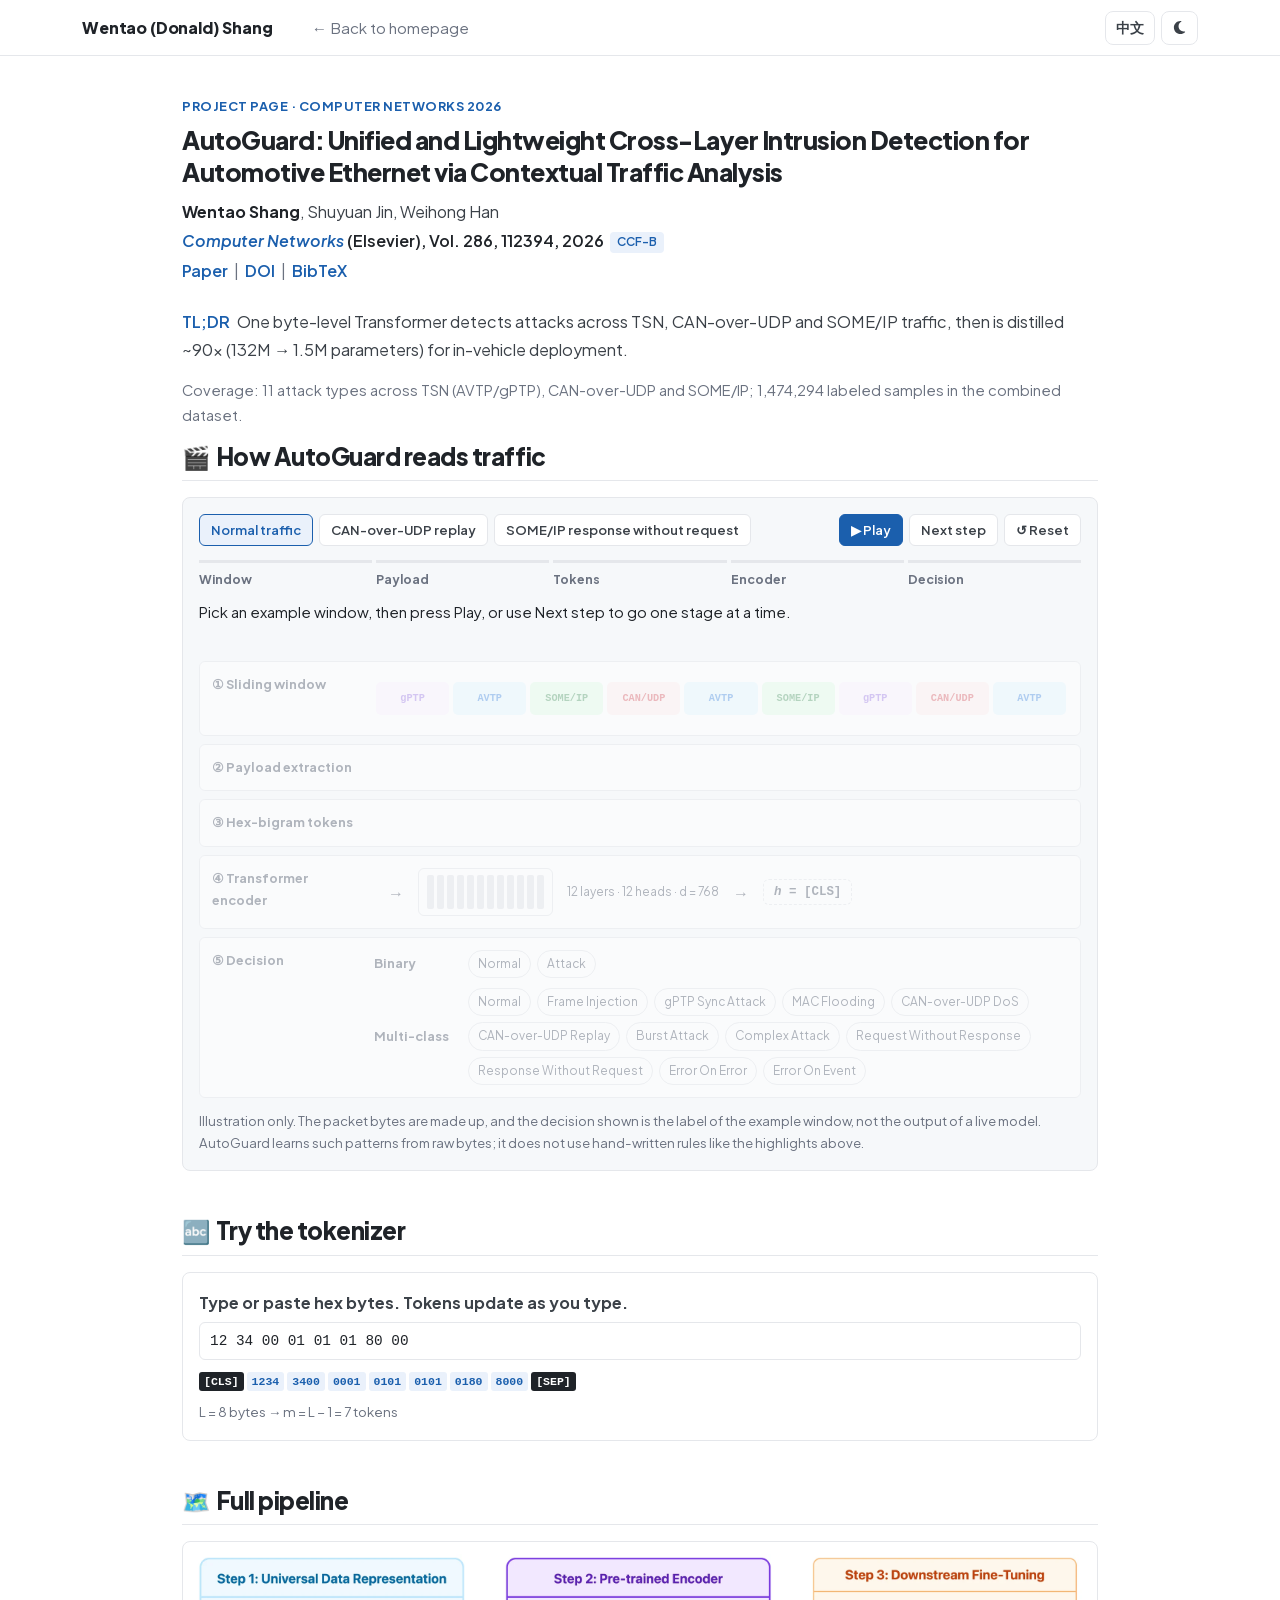
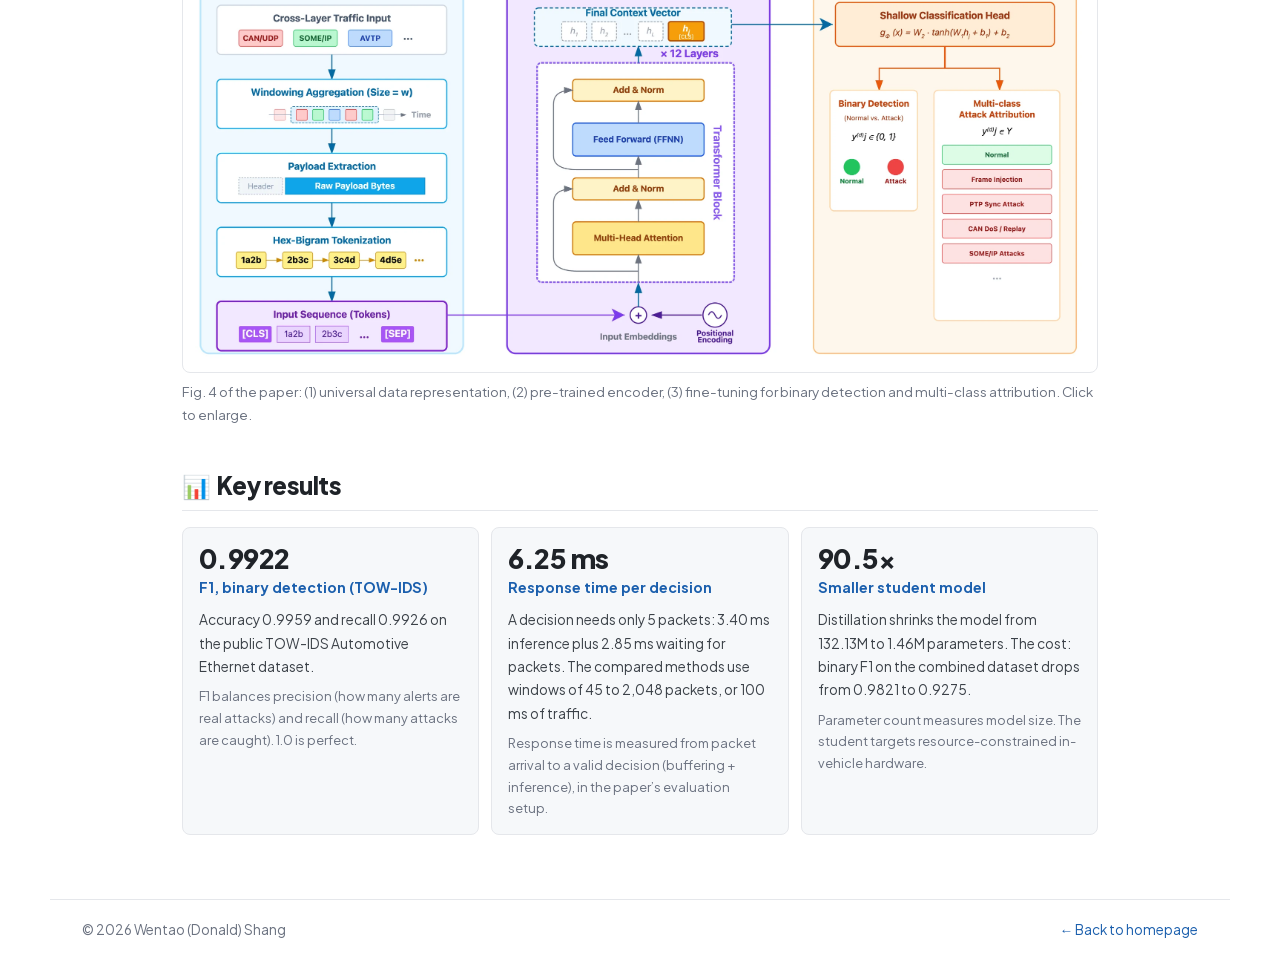
==== autoguard/index.html @ 78360ef9 "Add AutoGuard project page with animated pipeline and tokenizer - /autoguard/ and /zh/autoguard/: pa" ====
<!doctype html>
<html lang="en">
<head>
  <meta charset="utf-8">
  <meta name="viewport" content="width=device-width, initial-scale=1">
  <title>AutoGuard · Project page · Wentao (Donald) Shang</title>
  <meta name="description" content="AutoGuard (Computer Networks 2026): unified, lightweight cross-layer intrusion detection for Automotive Ethernet. Animated walkthrough, tokenizer playground and key results.">
  <meta name="color-scheme" content="light dark">
  <link rel="canonical" href="https://donaldshawnshang.github.io/autoguard/">
  <link rel="alternate" hreflang="en" href="https://donaldshawnshang.github.io/autoguard/">
  <link rel="alternate" hreflang="zh-CN" href="https://donaldshawnshang.github.io/zh/autoguard/">
  <meta property="og:title" content="AutoGuard · Computer Networks 2026">
  <meta property="og:description" content="AutoGuard (Computer Networks 2026): unified, lightweight cross-layer intrusion detection for Automotive Ethernet. Animated walkthrough, tokenizer playground and key results.">
  <meta property="og:image" content="https://donaldshawnshang.github.io/assets/img/autoguard-overview.webp">
  <link rel="icon" href="/assets/img/favicon.svg" type="image/svg+xml">
  <link rel="preload" href="/assets/fonts/plus-jakarta-sans.woff2" as="font" type="font/woff2" crossorigin>
  <link rel="stylesheet" href="/assets/css/style.css">
  <script>try { var t = localStorage.getItem('theme'); if (t === 'light' || t === 'dark') document.documentElement.dataset.theme = t; } catch (e) {}</script>
</head>
<body>
  <header class="masthead">
    <div class="masthead-inner">
      <a class="site-title" href="/">Wentao (Donald) Shang</a>
      <nav class="nav" aria-label="Navigation">
        <a href="/">← Back to homepage</a>
      </nav>
      <div class="toggles">
        <a class="toggle" href="/zh/autoguard/" lang="zh-CN" hreflang="zh-CN">中文</a>
        <button type="button" class="toggle" id="theme-toggle" aria-label="Toggle light / dark mode" title="Toggle light / dark mode">
          <svg class="icon i-moon" aria-hidden="true"><use href="/assets/img/icons.svg#i-moon"/></svg>
          <svg class="icon i-sun" aria-hidden="true"><use href="/assets/img/icons.svg#i-sun"/></svg>
        </button>
      </div>
    </div>
  </header>

  <main class="page-single" id="main">

    <header class="ag-head">
      <p class="ag-kicker">Project page · Computer Networks 2026</p>
      <h1 class="ag-title">AutoGuard: Unified and Lightweight Cross-Layer Intrusion Detection for Automotive Ethernet via Contextual Traffic Analysis</h1>
      <p class="paper-authors"><span class="me">Wentao Shang</span>, Shuyuan Jin, Weihong Han</p>
      <p class="paper-venue"><a href="https://www.sciencedirect.com/journal/computer-networks"><i>Computer Networks</i></a> (Elsevier), Vol. 286, 112394, 2026<span class="tag">CCF-B</span></p>
      <p class="paper-links">
        <a href="https://www.sciencedirect.com/science/article/pii/S1389128626004068">Paper</a><span class="sep">|</span><a href="https://doi.org/10.1016/j.comnet.2026.112394">DOI</a><span class="sep">|</span><button type="button" data-bib="bib-autoguard" aria-expanded="false" aria-controls="bib-autoguard">BibTeX</button>
      </p>
      <div class="bibtex" id="bib-autoguard" hidden>
        <button type="button" class="copy" data-done="Copied">Copy</button>
<pre>@article{shang2026autoguard,
  title     = {AutoGuard: Unified and Lightweight Cross-Layer Intrusion Detection
               for Automotive Ethernet via Contextual Traffic Analysis},
  author    = {Shang, Wentao and Jin, Shuyuan and Han, Weihong},
  journal   = {Computer Networks},
  volume    = {286},
  pages     = {112394},
  year      = {2026},
  publisher = {Elsevier},
  doi       = {10.1016/j.comnet.2026.112394}
}</pre>
      </div>
    </header>

    <p class="ag-tldr"><b>TL;DR</b> One byte-level Transformer detects attacks across TSN, CAN-over-UDP and SOME/IP traffic, then is distilled ~90&times; (132M &rarr; 1.5M parameters) for in-vehicle deployment.</p>
    <p class="ag-coverage">Coverage: 11 attack types across TSN (AVTP/gPTP), CAN-over-UDP and SOME/IP; 1,474,294 labeled samples in the combined dataset.</p>

    <section>
      <h2 class="section-title"><span class="emoji" aria-hidden="true">🎬</span>How AutoGuard reads traffic</h2>
      <div class="ag" data-ag>
        <div class="ag-controls">
          <div class="ag-scenarios" role="group" aria-label="Example window">
            <button type="button" data-scenario="normal" aria-pressed="true">Normal traffic</button>
            <button type="button" data-scenario="replay" aria-pressed="false">CAN-over-UDP replay</button>
            <button type="button" data-scenario="rwr" aria-pressed="false">SOME/IP response without request</button>
          </div>
          <div class="ag-buttons">
            <button type="button" class="ag-play" data-play>&#9654; Play</button>
            <button type="button" data-next>Next step</button>
            <button type="button" data-reset>&#8634; Reset</button>
          </div>
        </div>
        <ol class="ag-steps">
          <li data-step-label="1">Window</li>
          <li data-step-label="2">Payload</li>
          <li data-step-label="3">Tokens</li>
          <li data-step-label="4">Encoder</li>
          <li data-step-label="5">Decision</li>
        </ol>
        <p class="ag-caption" aria-live="polite" data-caption></p>
        <div hidden>
          <span data-cap>Pick an example window, then press Play, or use Next step to go one stage at a time.</span>
          <span data-cap>A window of w = 5 consecutive packets slides over mixed in-vehicle traffic (stride 1). AutoGuard makes one decision per window.</span>
          <span data-cap>Protocol headers are dropped and each packet keeps its transport-layer payload. The payloads are joined in time order into one byte sequence, capped at L_max bytes.</span>
          <span data-cap>Every two neighbouring bytes become one token: overlapping byte pairs, written as four hex digits. No protocol-specific features are needed.</span>
          <span data-cap>The tokens, wrapped in [CLS] … [SEP], pass through a pre-trained 12-layer Transformer encoder. The output at [CLS] summarises the whole window.</span>
          <span data-cap>A shallow head turns the [CLS] vector into the decision: Normal or Attack, and which of the 11 attack types.</span>
        </div>

        <div class="ag-stage" data-row="1">
          <div class="ag-row-label">① Sliding window</div>
          <div class="ag-track" data-track></div>
        </div>
        <div class="ag-stage" data-row="2">
          <div class="ag-row-label">② Payload extraction</div>
          <div>
            <div class="ag-packets" data-packets></div>
            <div class="ag-bytes" data-bytes></div>
            <div class="ag-count" data-bytes-count></div>
          </div>
        </div>
        <div class="ag-stage" data-row="3">
          <div class="ag-row-label">③ Hex-bigram tokens</div>
          <div>
            <div class="ag-tokens" data-tokens></div>
            <div class="ag-count" data-tok-count></div>
          </div>
        </div>
        <div class="ag-stage" data-row="4">
          <div class="ag-row-label">④ Transformer encoder</div>
          <div class="ag-enc">
            <span class="ag-seq" data-seq></span>
            <span class="ag-arrow" aria-hidden="true">&rarr;</span>
            <span class="ag-layers" data-layers aria-hidden="true"></span>
            <span class="ag-layers-cap">12 layers · 12 heads · d = 768</span>
            <span class="ag-arrow" aria-hidden="true">&rarr;</span>
            <span class="ag-h" data-h><i>h</i> = [CLS]</span>
          </div>
        </div>
        <div class="ag-stage" data-row="5">
          <div class="ag-row-label">⑤ Decision</div>
          <div class="ag-dec">
            <div class="ag-dec-row">
              <span class="ag-dec-label">Binary</span>
              <span class="ag-pill" data-bin="normal">Normal</span>
              <span class="ag-pill" data-bin="attack">Attack</span>
            </div>
            <div class="ag-dec-row">
              <span class="ag-dec-label">Multi-class</span>
              <span class="ag-dec-row" data-classes></span>
            </div>
            <p class="ag-evidence-note" data-evidence-note hidden>Red outline: the packets that give this window away (added for illustration).</p>
          </div>
        </div>
        <p class="ag-note">Illustration only. The packet bytes are made up, and the decision shown is the label of the example window, not the output of a live model. AutoGuard learns such patterns from raw bytes; it does not use hand-written rules like the highlights above.</p>
      </div>
    </section>

    <section>
      <h2 class="section-title"><span class="emoji" aria-hidden="true">🔤</span>Try the tokenizer</h2>
      <div class="ag-lab" data-tok>
        <label for="ag-hex">Type or paste hex bytes. Tokens update as you type.</label>
        <input id="ag-hex" type="text" value="12 34 00 01 01 01 80 00" spellcheck="false" autocomplete="off" autocapitalize="off" data-tok-input>
        <div class="ag-tokens" data-tok-out aria-live="polite"></div>
        <p class="ag-tok-msg" data-tok-msg></p>
      </div>
    </section>

    <section>
      <h2 class="section-title"><span class="emoji" aria-hidden="true">🗺️</span>Full pipeline</h2>
      <a class="ag-figure" href="/assets/img/autoguard-overview.webp" target="_blank" rel="noopener">
        <img src="/assets/img/autoguard-overview.webp" width="2400" height="1093" loading="lazy" alt="AutoGuard pipeline overview: universal data representation, pre-trained encoder, downstream fine-tuning.">
      </a>
      <p class="ag-figcap">Fig. 4 of the paper: (1) universal data representation, (2) pre-trained encoder, (3) fine-tuning for binary detection and multi-class attribution. Click to enlarge.</p>
    </section>

    <section>
      <h2 class="section-title"><span class="emoji" aria-hidden="true">📊</span>Key results</h2>
      <div class="ag-results">
          <div class="ag-result">
            <div class="num">0.9922</div>
            <div class="what">F1, binary detection (TOW-IDS)</div>
            <p>Accuracy 0.9959 and recall 0.9926 on the public TOW-IDS Automotive Ethernet dataset.</p>
            <p class="def">F1 balances precision (how many alerts are real attacks) and recall (how many attacks are caught). 1.0 is perfect.</p>
          </div>
          <div class="ag-result">
            <div class="num">6.25 ms</div>
            <div class="what">Response time per decision</div>
            <p>A decision needs only 5 packets: 3.40 ms inference plus 2.85 ms waiting for packets. The compared methods use windows of 45 to 2,048 packets, or 100 ms of traffic.</p>
            <p class="def">Response time is measured from packet arrival to a valid decision (buffering + inference), in the paper’s evaluation setup.</p>
          </div>
          <div class="ag-result">
            <div class="num">90.5&times;</div>
            <div class="what">Smaller student model</div>
            <p>Distillation shrinks the model from 132.13M to 1.46M parameters. The cost: binary F1 on the combined dataset drops from 0.9821 to 0.9275.</p>
            <p class="def">Parameter count measures model size. The student targets resource-constrained in-vehicle hardware.</p>
          </div>
      </div>
    </section>

  </main>

  <footer class="footer">
    <span>&copy; 2026 Wentao (Donald) Shang</span>
    <span><a href="/">← Back to homepage</a></span>
  </footer>

  <script src="/assets/js/main.js" defer></script>
  <script src="/assets/js/autoguard.js" defer></script>
</body>
</html>
---- assets/css/style.css ----
/* ==========================================================================
   Wentao (Donald) Shang — academic homepage
   Plain static CSS, no build step. Colours live in the token blocks below.
   Layout follows the AcadHomepage convention: top bar, profile sidebar,
   emoji section headings, image-left publication boxes.
   ========================================================================== */

@font-face {
  font-family: "Plus Jakarta Sans";
  src: url("../fonts/plus-jakarta-sans.woff2") format("woff2");
  font-weight: 400 800;
  font-style: normal;
  font-display: swap;
}
@font-face {
  font-family: "Plus Jakarta Sans";
  src: url("../fonts/plus-jakarta-sans-italic.woff2") format("woff2");
  font-weight: 400 800;
  font-style: italic;
  font-display: swap;
}

/* ---------- colour tokens ---------- */

:root {
  --bg: #ffffff;
  --surface: #f6f8fa;
  --text: #3b4148;
  --heading: #1f2328;
  --muted: #6b7280;
  --rule: #e5e7eb;
  --accent: #1b5fad;
  --accent-hover: #0f3f78;
  --accent-soft: #eaf1fb;
  --on-accent: #ffffff;
  --figure-bg: #ffffff;
  --danger: #b42318;
  --danger-soft: #fef3f2;
  --ok: #067647;
  --ok-soft: #ecfdf3;
  --p-som: #1a7f37; --p-som-bg: #dafbe1;
  --p-can: #cf222e; --p-can-bg: #ffebe9;
  --p-avtp: #0969da; --p-avtp-bg: #ddf4ff;
  --p-ptp: #8250df; --p-ptp-bg: #fbefff;
  color-scheme: light;
}

/* dark: follow the system unless the visitor picked light */
@media (prefers-color-scheme: dark) {
  :root:not([data-theme="light"]) {
    --bg: #0f1216;
    --surface: #161b22;
    --text: #c9d1d9;
    --heading: #f0f3f6;
    --muted: #8b949e;
    --rule: #262c34;
    --accent: #79b0ff;
    --accent-hover: #a8cbff;
    --accent-soft: #15233a;
    --on-accent: #0f1216;
    --figure-bg: #f3f4f6;
    --danger: #ff8a80;
    --danger-soft: #3a1d1d;
    --ok: #6ee7a8;
    --ok-soft: #12301f;
    --p-som: #56d364; --p-som-bg: #12301f;
    --p-can: #ff7b72; --p-can-bg: #3a1d1d;
    --p-avtp: #79c0ff; --p-avtp-bg: #15233a;
    --p-ptp: #d2a8ff; --p-ptp-bg: #2a1f3d;
    color-scheme: dark;
  }
}
/* dark: picked explicitly */
:root[data-theme="dark"] {
  --bg: #0f1216;
  --surface: #161b22;
  --text: #c9d1d9;
  --heading: #f0f3f6;
  --muted: #8b949e;
  --rule: #262c34;
  --accent: #79b0ff;
  --accent-hover: #a8cbff;
  --accent-soft: #15233a;
  --on-accent: #0f1216;
  --figure-bg: #f3f4f6;
  --danger: #ff8a80;
  --danger-soft: #3a1d1d;
  --ok: #6ee7a8;
  --ok-soft: #12301f;
  --p-som: #56d364; --p-som-bg: #12301f;
  --p-can: #ff7b72; --p-can-bg: #3a1d1d;
  --p-avtp: #79c0ff; --p-avtp-bg: #15233a;
  --p-ptp: #d2a8ff; --p-ptp-bg: #2a1f3d;
  color-scheme: dark;
}

:root {
  --sans: "Plus Jakarta Sans", -apple-system, BlinkMacSystemFont, "PingFang SC", "Hiragino Sans GB",
          "Microsoft YaHei", "Noto Sans SC", "Segoe UI", "Helvetica Neue", Arial, sans-serif;
  --mono: ui-monospace, SFMono-Regular, Menlo, Consolas, monospace;
  --topbar-h: 56px;
  --maxw: 1180px;
}

/* ---------- base ---------- */

*,
*::before,
*::after { box-sizing: border-box; }

html {
  scroll-behavior: smooth;
  scroll-padding-top: calc(var(--topbar-h) + 16px);
  -webkit-text-size-adjust: 100%;
}

body {
  margin: 0;
  background: var(--bg);
  color: var(--text);
  font-family: var(--sans);
  font-size: 16px;
  line-height: 1.7;
  -webkit-font-smoothing: antialiased;
  transition: background-color .2s ease, color .2s ease;
}
html:lang(zh) body { line-height: 1.8; }

a {
  color: var(--accent);
  text-decoration: none;
  transition: color .15s ease;
}
a:hover { color: var(--accent-hover); text-decoration: underline; text-underline-offset: 3px; }
a:focus-visible,
button:focus-visible {
  outline: 2px solid var(--accent);
  outline-offset: 2px;
  border-radius: 3px;
}

p { margin: 0 0 .9em; }
strong, b { font-weight: 600; color: var(--heading); }

.icon {
  width: 1em;
  height: 1em;
  fill: currentColor;
  flex: none;
}

.skip-link {
  position: absolute;
  left: -9999px;
  top: 8px;
  z-index: 100;
  padding: 6px 12px;
  background: var(--heading);
  color: var(--bg);
}
.skip-link:focus { left: 12px; }

/* ---------- top bar ---------- */

.masthead {
  position: sticky;
  top: 0;
  z-index: 50;
  height: var(--topbar-h);
  background: color-mix(in srgb, var(--bg) 90%, transparent);
  backdrop-filter: saturate(160%) blur(8px);
  -webkit-backdrop-filter: saturate(160%) blur(8px);
  border-bottom: 1px solid var(--rule);
}
.masthead-inner {
  max-width: var(--maxw);
  height: 100%;
  margin: 0 auto;
  padding: 0 32px;
  display: flex;
  align-items: center;
  gap: 28px;
}
.site-title {
  font-weight: 800;
  letter-spacing: -.01em;
  color: var(--heading);
  white-space: nowrap;
}
.site-title:hover { color: var(--heading); text-decoration: none; }
.nav {
  display: flex;
  gap: 2px;
  flex: 1;
  min-width: 0;
  overflow-x: auto;
  scrollbar-width: none;
}
.nav::-webkit-scrollbar { display: none; }
.nav a {
  padding: 6px 11px;
  border-radius: 6px;
  color: var(--muted);
  font-size: .95rem;
  white-space: nowrap;
}
.nav a:hover { color: var(--heading); background: var(--surface); text-decoration: none; }
.nav a.is-active { color: var(--accent); }
.toggles { display: flex; gap: 6px; }
.toggle {
  display: inline-flex;
  align-items: center;
  justify-content: center;
  height: 34px;
  min-width: 34px;
  padding: 0 10px;
  border: 1px solid var(--rule);
  border-radius: 8px;
  background: transparent;
  color: var(--text);
  font: 600 .85rem/1 var(--sans);
  cursor: pointer;
  transition: border-color .15s ease, color .15s ease, background .15s ease;
}
.toggle:hover { border-color: var(--accent); color: var(--accent); text-decoration: none; }
.toggle .icon { width: 15px; height: 15px; }
.toggle.mono { font-family: var(--mono); font-size: .8rem; letter-spacing: -.02em; }
/* show the moon in light mode and the sun in dark mode */
.toggle .i-sun { display: none; }
:root[data-theme="dark"] .toggle .i-sun { display: block; }
:root[data-theme="dark"] .toggle .i-moon { display: none; }
@media (prefers-color-scheme: dark) {
  :root:not([data-theme="light"]) .toggle .i-sun { display: block; }
  :root:not([data-theme="light"]) .toggle .i-moon { display: none; }
}

/* ---------- layout ---------- */

.page {
  max-width: var(--maxw);
  margin: 0 auto;
  padding: 40px 32px 24px;
  display: grid;
  grid-template-columns: 260px minmax(0, 1fr);
  gap: 56px;
  align-items: start;
}

/* ---------- profile sidebar ---------- */

.profile {
  position: sticky;
  top: calc(var(--topbar-h) + 32px);
}
.avatar {
  display: block;
  width: 176px;
  height: 176px;
  object-fit: cover;
  border-radius: 50%;
  border: 1px solid var(--rule);
  padding: 4px;
  background: var(--bg);
}
.profile-name {
  margin: 18px 0 0;
  color: var(--heading);
  font-size: 1.3rem;
  line-height: 1.25;
  font-weight: 800;
  letter-spacing: -.02em;
}
.profile-name-zh {
  margin: 2px 0 0;
  color: var(--muted);
  font-size: 1rem;
  letter-spacing: .08em;
}
.profile-role {
  margin: 10px 0 0;
  font-size: .92rem;
  line-height: 1.55;
}
.profile-role > span { display: block; }
.profile-links {
  list-style: none;
  margin: 18px 0 0;
  padding: 0;
  display: grid;
  gap: 6px;
}
.profile-links li {
  display: flex;
  align-items: center;
  gap: 10px;
  font-size: .92rem;
  min-width: 0;
}
.profile-links .icon { width: 16px; height: 16px; color: var(--muted); }
.profile-links a { color: var(--text); overflow-wrap: anywhere; }
.profile-links a:hover { color: var(--accent); }

/* ---------- sections ---------- */

main > section { margin-bottom: 44px; }
main > section:last-child { margin-bottom: 0; }

.section-title {
  margin: 0 0 16px;
  padding-bottom: 8px;
  border-bottom: 1px solid var(--rule);
  color: var(--heading);
  font-size: 1.5rem;
  line-height: 1.3;
  font-weight: 800;
  letter-spacing: -.02em;
}
.section-title .emoji { margin-right: 6px; font-size: .95em; }
.subhead {
  margin: 26px 0 14px;
  color: var(--heading);
  font-size: 1.15rem;
  font-weight: 800;
  letter-spacing: -.01em;
}
.subhead .emoji { margin-right: 4px; }

.interests { margin: 4px 0 14px; padding-left: 1.3em; }
.interests li { margin-bottom: 6px; }
.interests li::marker { color: var(--accent); }

.callout {
  margin: 16px 0 0;
  padding: 10px 14px;
  background: var(--accent-soft);
  border-left: 3px solid var(--accent);
  border-radius: 0 6px 6px 0;
  color: var(--heading);
}

/* visitor map (footer) */
.visitor-map {
  max-width: 300px;
  margin: 0 auto 32px;
}

/* dated bullet lists: news, honors, education, service */
.dated {
  margin: 0;
  padding-left: 1.3em;
}
.dated li { margin-bottom: 8px; }
.dated li::marker { color: var(--muted); }
.dated .date {
  font-style: italic;
  color: var(--heading);
  font-variant-numeric: tabular-nums;
  margin-right: 6px;
}
.dated .sub { color: var(--muted); }

/* ---------- publications ---------- */

.paper-box {
  display: grid;
  grid-template-columns: minmax(0, 42%) minmax(0, 1fr);
  gap: 28px;
  padding: 18px 0 22px;
  border-bottom: 1px solid var(--rule);
}
.paper-box-image {
  position: relative;
  display: block;
  align-self: start;
  padding: 30px 10px 10px;
  background: var(--figure-bg);
  border: 1px solid var(--rule);
  border-radius: 6px;
  box-shadow: 0 2px 10px rgba(15, 23, 42, .06);
  overflow: hidden;
}
.paper-box-image img {
  display: block;
  width: 100%;
  height: auto;
  transition: transform .3s ease;
}
.paper-box-image:hover img { transform: scale(1.02); }
.badge {
  position: absolute;
  top: 0;
  left: 0;
  padding: 3px 10px;
  background: var(--accent);
  color: var(--on-accent);
  font-size: .78rem;
  font-weight: 600;
  letter-spacing: .02em;
  border-bottom-right-radius: 6px;
}
.paper-box-text { min-width: 0; }
.paper-title {
  margin: 0 0 4px;
  color: var(--heading);
  font-size: 1.05rem;
  line-height: 1.45;
  font-weight: 600;
}
.paper-authors,
.paper-venue { margin: 0 0 2px; }
.paper-authors .me { font-weight: 700; color: var(--heading); }
.paper-venue { font-weight: 600; color: var(--heading); }
.tag {
  display: inline-block;
  margin-left: 6px;
  padding: 0 7px;
  border-radius: 4px;
  background: var(--accent-soft);
  color: var(--accent);
  font-size: .75rem;
  font-weight: 600;
  line-height: 1.7;
  vertical-align: .1em;
}
.paper-tldr {
  margin: 10px 0 8px;
  color: var(--text);
  font-size: .95rem;
}
.paper-tldr b { color: var(--accent); margin-right: 4px; }
.paper-links { margin: 0; }
.paper-links a,
.paper-links button {
  font: inherit;
  font-weight: 600;
  color: var(--accent);
  background: none;
  border: 0;
  padding: 0;
  cursor: pointer;
}
.paper-links a:hover,
.paper-links button:hover { color: var(--accent-hover); text-decoration: underline; text-underline-offset: 3px; }
.paper-links .sep { color: var(--muted); margin: 0 6px; }

.bibtex { position: relative; margin-top: 10px; }
.bibtex[hidden] { display: none; }
.bibtex pre {
  margin: 0;
  padding: 12px 14px;
  overflow-x: auto;
  background: var(--surface);
  border: 1px solid var(--rule);
  border-radius: 6px;
  font-family: var(--mono);
  font-size: .76rem;
  line-height: 1.55;
  color: var(--text);
}
.bibtex .copy {
  position: absolute;
  top: 8px;
  right: 8px;
  padding: 2px 9px;
  border: 1px solid var(--rule);
  border-radius: 4px;
  background: var(--bg);
  color: var(--muted);
  font: 600 .72rem/1.6 var(--sans);
  cursor: pointer;
}
.bibtex .copy:hover { color: var(--accent); border-color: var(--accent); }

/* ---------- prompt-injection demo ---------- */

.page-single {
  max-width: 980px;
  margin: 0 auto;
  padding: 40px 32px 24px;
}
.demo-intro { margin-bottom: 14px; font-size: .95rem; }
.demo {
  padding: 16px;
  background: var(--surface);
  border: 1px solid var(--rule);
  border-radius: 8px;
}
.demo-controls {
  display: flex;
  flex-wrap: wrap;
  align-items: center;
  gap: 10px 20px;
  margin-bottom: 14px;
}
.demo-run {
  padding: 7px 16px;
  border: 0;
  border-radius: 6px;
  background: var(--accent);
  color: var(--on-accent);
  font: 700 .9rem/1 var(--sans);
  cursor: pointer;
}
.demo-run:hover { background: var(--accent-hover); }
.demo-switch {
  display: inline-flex;
  align-items: center;
  gap: 6px;
  font-size: .92rem;
  cursor: pointer;
  user-select: none;
}
.demo-switch input { width: 16px; height: 16px; accent-color: var(--accent); cursor: pointer; }
.demo-panes {
  display: grid;
  grid-template-columns: minmax(0, 1fr) minmax(0, 1fr);
  gap: 14px;
}
.demo-pane {
  min-width: 0;
  padding: 12px 14px;
  background: var(--bg);
  border: 1px solid var(--rule);
  border-radius: 6px;
}
.demo-pane-title {
  margin-bottom: 10px;
  color: var(--muted);
  font-size: .8rem;
  font-weight: 700;
  letter-spacing: .02em;
  text-transform: uppercase;
}
.demo-email { font-size: .92rem; line-height: 1.6; }
.demo-email p { margin: 0 0 .7em; }
.demo-meta { color: var(--muted); font-size: .84rem; }
/* the injected note: tiny and background-coloured, as in real attacks */
.demo-hidden {
  margin: 0 !important;
  font-size: 1px;
  line-height: 1px;
  color: var(--bg);
  transition: font-size .25s ease, color .25s ease, background-color .25s ease;
}
.demo.is-revealed .demo-hidden {
  margin: 0 0 .7em !important;
  padding: 6px 8px;
  font-size: .86rem;
  line-height: 1.5;
  color: var(--danger);
  background: var(--danger-soft);
  border: 1px dashed var(--danger);
  border-radius: 4px;
}
.demo-trace {
  list-style: none;
  margin: 0;
  padding: 0;
  display: grid;
  gap: 6px;
  font-family: var(--mono);
  font-size: .78rem;
  line-height: 1.5;
}
.demo-trace li {
  padding: 6px 9px;
  background: var(--surface);
  border-left: 3px solid var(--rule);
  border-radius: 0 4px 4px 0;
  overflow-wrap: anywhere;
  animation: demo-in .3s ease;
}
.demo-trace li[hidden] { display: none; }
.demo-trace .t-idle { color: var(--muted); background: none; border-left-color: transparent; font-style: italic; }
.demo-trace .t-user, .demo-trace .t-agent { border-left-color: var(--accent); }
.demo-trace .t-think { color: var(--muted); font-style: italic; }
.demo-trace .t-bad { color: var(--danger); background: var(--danger-soft); border-left-color: var(--danger); font-weight: 600; }
.demo-trace .t-good { color: var(--ok); background: var(--ok-soft); border-left-color: var(--ok); font-weight: 600; }
.demo-trace .t-moral { color: var(--heading); background: none; border-left-color: transparent; font-family: var(--sans); font-size: .86rem; font-weight: 600; }
.demo-note { margin: 12px 0 0; color: var(--muted); font-size: .85rem; }
@keyframes demo-in {
  from { opacity: 0; transform: translateY(4px); }
  to { opacity: 1; transform: none; }
}

/* ---------- AutoGuard project page ---------- */

.ag-head { margin-bottom: 24px; }
.ag-kicker {
  margin: 0 0 6px;
  color: var(--accent);
  font-size: .8rem;
  font-weight: 700;
  letter-spacing: .04em;
  text-transform: uppercase;
}
.ag-title {
  margin: 0 0 10px;
  color: var(--heading);
  font-size: 1.55rem;
  line-height: 1.3;
  font-weight: 800;
  letter-spacing: -.02em;
}
.ag-tldr { font-size: 1.02rem; }
.ag-tldr b { color: var(--accent); margin-right: 4px; }
.ag-coverage { color: var(--muted); font-size: .92rem; }

.ag {
  padding: 16px;
  background: var(--surface);
  border: 1px solid var(--rule);
  border-radius: 8px;
}
.ag-controls {
  display: flex;
  flex-wrap: wrap;
  justify-content: space-between;
  gap: 10px;
  margin-bottom: 14px;
}
.ag-scenarios, .ag-buttons { display: flex; flex-wrap: wrap; gap: 6px; }
.ag button {
  padding: 7px 11px;
  border: 1px solid var(--rule);
  border-radius: 6px;
  background: var(--bg);
  color: var(--text);
  font: 600 .82rem/1.2 var(--sans);
  cursor: pointer;
}
.ag button:hover:not(:disabled) { border-color: var(--accent); color: var(--accent); }
.ag button[aria-pressed="true"] { background: var(--accent-soft); border-color: var(--accent); color: var(--accent); }
.ag .ag-play { background: var(--accent); border-color: var(--accent); color: var(--on-accent); }
.ag .ag-play:hover:not(:disabled) { background: var(--accent-hover); color: var(--on-accent); }
.ag button:disabled { opacity: .45; cursor: default; }

.ag-steps {
  list-style: none;
  display: grid;
  grid-template-columns: repeat(5, minmax(0, 1fr));
  gap: 4px;
  margin: 0;
  padding: 0;
}
.ag-steps li {
  padding-top: 6px;
  border-top: 3px solid var(--rule);
  color: var(--muted);
  font-size: .78rem;
  font-weight: 700;
  transition: border-color .3s ease, color .3s ease;
}
.ag-steps li.is-done { border-color: var(--accent); color: var(--text); }
.ag-steps li.is-active { border-color: var(--accent); color: var(--accent); }
.ag-caption {
  min-height: 3.3em;
  margin: 10px 0 12px;
  color: var(--heading);
  font-size: .93rem;
}

.ag-stage {
  display: grid;
  grid-template-columns: 150px minmax(0, 1fr);
  gap: 12px;
  align-items: start;
  margin-bottom: 8px;
  padding: 12px;
  background: var(--bg);
  border: 1px solid var(--rule);
  border-radius: 6px;
  opacity: .5;
  transition: opacity .3s ease, border-color .3s ease, box-shadow .3s ease;
}
.ag-stage.is-done { opacity: 1; }
.ag-stage.is-active { opacity: 1; border-color: var(--accent); box-shadow: 0 0 0 3px var(--accent-soft); }
.ag-row-label { color: var(--muted); font-size: .8rem; font-weight: 700; }
.ag-stage.is-active .ag-row-label { color: var(--accent); }
.ag-p-som  { --pc: var(--p-som);  --pb: var(--p-som-bg); }
.ag-p-can  { --pc: var(--p-can);  --pb: var(--p-can-bg); }
.ag-p-avtp { --pc: var(--p-avtp); --pb: var(--p-avtp-bg); }
.ag-p-ptp  { --pc: var(--p-ptp);  --pb: var(--p-ptp-bg); }

/* ① traffic + sliding window */
.ag-track {
  position: relative;
  display: grid;
  grid-template-columns: repeat(9, minmax(0, 1fr));
  padding: 8px 0;
}
.ag-chip {
  margin: 0 2px;
  padding: 9px 2px;
  overflow: hidden;
  border: 1px solid transparent;
  border-radius: 5px;
  background: var(--pb);
  color: var(--pc);
  font: 700 .64rem/1.2 var(--mono);
  text-align: center;
  text-overflow: ellipsis;
  white-space: nowrap;
  opacity: .6;
  transition: opacity .3s ease, border-color .3s ease, box-shadow .3s ease;
}
.ag-chip.in-window { opacity: 1; }
.ag-bracket {
  position: absolute;
  top: 0;
  bottom: 0;
  left: calc(var(--i, 0) * 100% / 9);
  width: calc(5 * 100% / 9);
  border: 2px solid var(--accent);
  border-radius: 8px;
  pointer-events: none;
  transition: left .5s cubic-bezier(.2, .7, .2, 1);
}
.ag-bracket[hidden] { display: none; }
.ag-bracket span {
  position: absolute;
  top: -11px;
  left: 8px;
  padding: 0 6px;
  background: var(--bg);
  color: var(--accent);
  font: 700 .7rem/1.4 var(--mono);
}

/* ② payload extraction */
.ag-packets { display: grid; gap: 4px; margin-bottom: 10px; }
.ag-pkt {
  display: flex;
  flex-wrap: wrap;
  align-items: center;
  gap: 4px 8px;
  padding: 4px 6px;
  border: 1px solid transparent;
  border-radius: 5px;
  font: .74rem/1.4 var(--mono);
  animation: demo-in .3s ease;
}
.ag-pkt[hidden] { display: none; }
.ag-pkt-tag { min-width: 62px; color: var(--pc); font-weight: 700; }
.ag-hdr {
  padding: 1px 6px;
  border: 1px dashed var(--rule);
  border-radius: 3px;
  color: var(--muted);
  transition: opacity .4s ease;
}
.ag-pkt.is-stripped .ag-hdr { opacity: .35; text-decoration: line-through; }
.ag-pl { padding: 1px 6px; border-radius: 3px; background: var(--pb); color: var(--pc); }
.ag-pkt-note { color: var(--muted); font: .76rem/1.4 var(--sans); }
.ag-pkt.is-evidence, .ag-chip.is-evidence { border-color: var(--danger); box-shadow: 0 0 0 2px var(--danger-soft); }
.ag-pkt.is-evidence .ag-pkt-note { color: var(--danger); font-weight: 700; }

/* ③ bytes and tokens */
.ag-bytes, .ag-tokens { display: flex; flex-wrap: wrap; gap: 3px; font: .72rem/1 var(--mono); }
.ag-byte {
  padding: 4px 3px;
  border-radius: 3px;
  background: var(--pb);
  color: var(--pc);
  transition: transform .15s ease, box-shadow .15s ease;
  animation: demo-in .25s ease;
}
.ag-byte.is-pair { box-shadow: 0 0 0 2px var(--accent); transform: translateY(-3px); }
.ag-tok {
  padding: 4px 5px;
  border-radius: 3px;
  background: var(--accent-soft);
  color: var(--accent);
  font-weight: 600;
  animation: demo-in .25s ease;
}
.ag-tok.is-special { background: var(--heading); color: var(--bg); }
.ag-count { margin-top: 8px; color: var(--muted); font-size: .8rem; }

/* ④ encoder */
.ag-enc { display: flex; flex-wrap: wrap; align-items: center; gap: 10px 14px; }
.ag-seq { color: var(--text); font: .74rem/1.5 var(--mono); }
.ag-layers {
  display: flex;
  align-items: stretch;
  gap: 3px;
  height: 48px;
  padding: 6px 8px;
  border: 1px solid var(--rule);
  border-radius: 6px;
}
.ag-layers i { width: 7px; border-radius: 2px; background: var(--rule); transition: background .2s ease; }
.ag-layers i.is-on { background: var(--accent); }
.ag-layers-cap { color: var(--muted); font-size: .74rem; }
.ag-arrow { color: var(--muted); }
.ag-h {
  padding: 6px 10px;
  border: 1px dashed var(--rule);
  border-radius: 6px;
  color: var(--muted);
  font: 600 .78rem/1 var(--mono);
  transition: all .3s ease;
}
.ag-h.is-on { border-style: solid; border-color: var(--accent); background: var(--accent-soft); color: var(--accent); }

/* ⑤ decision */
.ag-dec { display: grid; gap: 10px; }
.ag-dec-row { display: flex; flex-wrap: wrap; align-items: center; gap: 6px; }
.ag-dec-label { min-width: 88px; color: var(--muted); font-size: .8rem; font-weight: 700; }
.ag-dec-row [data-classes] { flex: 1 1 320px; min-width: 0; }
.ag-pill {
  padding: 3px 9px;
  border: 1px solid var(--rule);
  border-radius: 999px;
  color: var(--muted);
  font-size: .74rem;
  transition: all .3s ease;
}
.ag-pill.is-normal { border-color: var(--ok); background: var(--ok-soft); color: var(--ok); font-weight: 700; }
.ag-pill.is-attack { border-color: var(--danger); background: var(--danger-soft); color: var(--danger); font-weight: 700; }
.ag-evidence-note { margin: 0; color: var(--danger); font-size: .8rem; }
.ag-evidence-note[hidden] { display: none; }
.ag-note { margin: 12px 0 0; color: var(--muted); font-size: .82rem; }

/* tokenizer playground */
.ag-lab { padding: 16px; border: 1px solid var(--rule); border-radius: 8px; }
.ag-lab label { display: block; margin-bottom: 6px; font-weight: 700; }
.ag-lab input {
  width: 100%;
  padding: 8px 10px;
  border: 1px solid var(--rule);
  border-radius: 6px;
  background: var(--bg);
  color: var(--heading);
  font: .9rem/1.4 var(--mono);
}
.ag-lab input:focus { outline: 2px solid var(--accent); outline-offset: 1px; }
.ag-lab .ag-tokens { margin-top: 12px; }
.ag-tok-msg { margin: 10px 0 0; color: var(--muted); font-size: .84rem; }
.ag-tok-msg.is-error { color: var(--danger); }

/* figure + results */
.ag-figure {
  display: block;
  padding: 12px;
  background: var(--figure-bg);
  border: 1px solid var(--rule);
  border-radius: 8px;
}
.ag-figure img { display: block; width: 100%; height: auto; }
.ag-figcap { margin: 8px 0 0; color: var(--muted); font-size: .84rem; }
.ag-results { display: grid; grid-template-columns: repeat(3, minmax(0, 1fr)); gap: 12px; }
.ag-result {
  padding: 14px 16px;
  background: var(--surface);
  border: 1px solid var(--rule);
  border-radius: 8px;
}
.ag-result .num { color: var(--heading); font-size: 1.7rem; font-weight: 800; letter-spacing: -.02em; line-height: 1.2; }
.ag-result .what { margin: 2px 0 8px; color: var(--accent); font-size: .88rem; font-weight: 700; }
.ag-result p { margin: 0 0 8px; font-size: .86rem; }
.ag-result .def { margin: 0; color: var(--muted); font-size: .8rem; }

/* ---------- terminal mode ---------- */

html.term-open { overflow: hidden; }
.term {
  position: fixed;
  inset: 0;
  z-index: 100;
  display: grid;
  place-items: center;
  padding: 24px;
  background: rgba(10, 12, 16, .55);
  backdrop-filter: blur(3px);
  -webkit-backdrop-filter: blur(3px);
}
.term[hidden] { display: none; }
.term-window {
  width: min(820px, 100%);
  height: min(540px, 100%);
  display: flex;
  flex-direction: column;
  overflow: hidden;
  background: #0d1117;
  border: 1px solid #30363d;
  border-radius: 10px;
  box-shadow: 0 24px 60px rgba(0, 0, 0, .45);
}
.term-bar {
  display: flex;
  align-items: center;
  gap: 12px;
  padding: 9px 12px;
  background: #161b22;
  border-bottom: 1px solid #30363d;
  color: #8b949e;
  font: 600 .8rem/1 var(--mono);
}
.term-dots { display: inline-flex; gap: 6px; }
.term-dots i { width: 11px; height: 11px; border-radius: 50%; background: #ff5f57; }
.term-dots i:nth-child(2) { background: #febc2e; }
.term-dots i:nth-child(3) { background: #28c840; }
.term-title { flex: 1; text-align: center; }
.term-close {
  border: 0;
  background: none;
  color: #8b949e;
  font-size: 1.2rem;
  line-height: 1;
  cursor: pointer;
}
.term-close:hover { color: #f0f6fc; }
.term-body {
  flex: 1;
  overflow-y: auto;
  padding: 14px 16px;
  color: #c9d1d9;
  font: .84rem/1.55 var(--mono);
  cursor: text;
}
.term-out div { white-space: pre-wrap; overflow-wrap: anywhere; }
.term-out .term-echo { color: #7ee787; }
.term-out .term-banner { white-space: pre; overflow-wrap: normal; color: #79b0ff; font-size: min(1em, 2.9vw); line-height: 1.25; }
.term-line { display: flex; gap: 8px; align-items: baseline; }
.term-prompt { color: #7ee787; white-space: nowrap; }
.term-input {
  flex: 1;
  min-width: 0;
  padding: 0;
  border: 0;
  outline: 0;
  background: transparent;
  color: #f0f6fc;
  font: inherit;
  caret-color: #7ee787;
}

/* ---------- footer ---------- */

.footer {
  max-width: var(--maxw);
  margin: 40px auto 0;
  padding: 18px 32px 36px;
  display: flex;
  flex-wrap: wrap;
  justify-content: space-between;
  gap: 6px 24px;
  border-top: 1px solid var(--rule);
  color: var(--muted);
  font-size: .85rem;
}

kbd {
  padding: 0 5px;
  border: 1px solid var(--rule);
  border-bottom-width: 2px;
  border-radius: 4px;
  font: .8em/1.4 var(--mono);
}

/* ---------- responsive ---------- */

@media (max-width: 960px) {
  .page { grid-template-columns: 1fr; gap: 32px; padding-top: 28px; }
  .profile {
    position: static;
    display: grid;
    grid-template-columns: 120px minmax(0, 1fr);
    column-gap: 24px;
    align-items: center;
  }
  .avatar { width: 120px; height: 120px; grid-row: span 3; }
  .profile-name { margin-top: 0; }
  .profile-links {
    grid-column: 1 / -1;
    grid-template-columns: repeat(auto-fill, minmax(190px, 1fr));
    margin-top: 18px;
  }
}

@media (max-width: 720px) {
  .masthead-inner { padding: 0 14px; gap: 10px; }
  .site-title { display: none; }
  .nav a { padding: 6px 8px; }
  .page { padding: 20px 18px 16px; }
  .profile { grid-template-columns: 92px minmax(0, 1fr); column-gap: 16px; }
  .avatar { width: 92px; height: 92px; }
  .profile-name { font-size: 1.3rem; }
  .paper-box { grid-template-columns: 1fr; gap: 14px; }
  .demo-panes { grid-template-columns: 1fr; }
  .ag-stage { grid-template-columns: 1fr; gap: 8px; }
  .ag-results { grid-template-columns: 1fr; }
  .ag-steps li { font-size: .66rem; }
  .ag-chip { font-size: .5rem; padding: 8px 1px; }
  .term { padding: 0; }
  .term-window { width: 100%; height: 100%; border-radius: 0; }
  .footer { padding: 16px 18px 28px; }
}

@media (prefers-reduced-motion: reduce) {
  html { scroll-behavior: auto; }
  body, .paper-box-image img { transition: none; }
}

@media print {
  .masthead, .toggles, .paper-links, .skip-link { display: none !important; }
  .page { display: block; padding: 0; }
  .profile { position: static; }
}
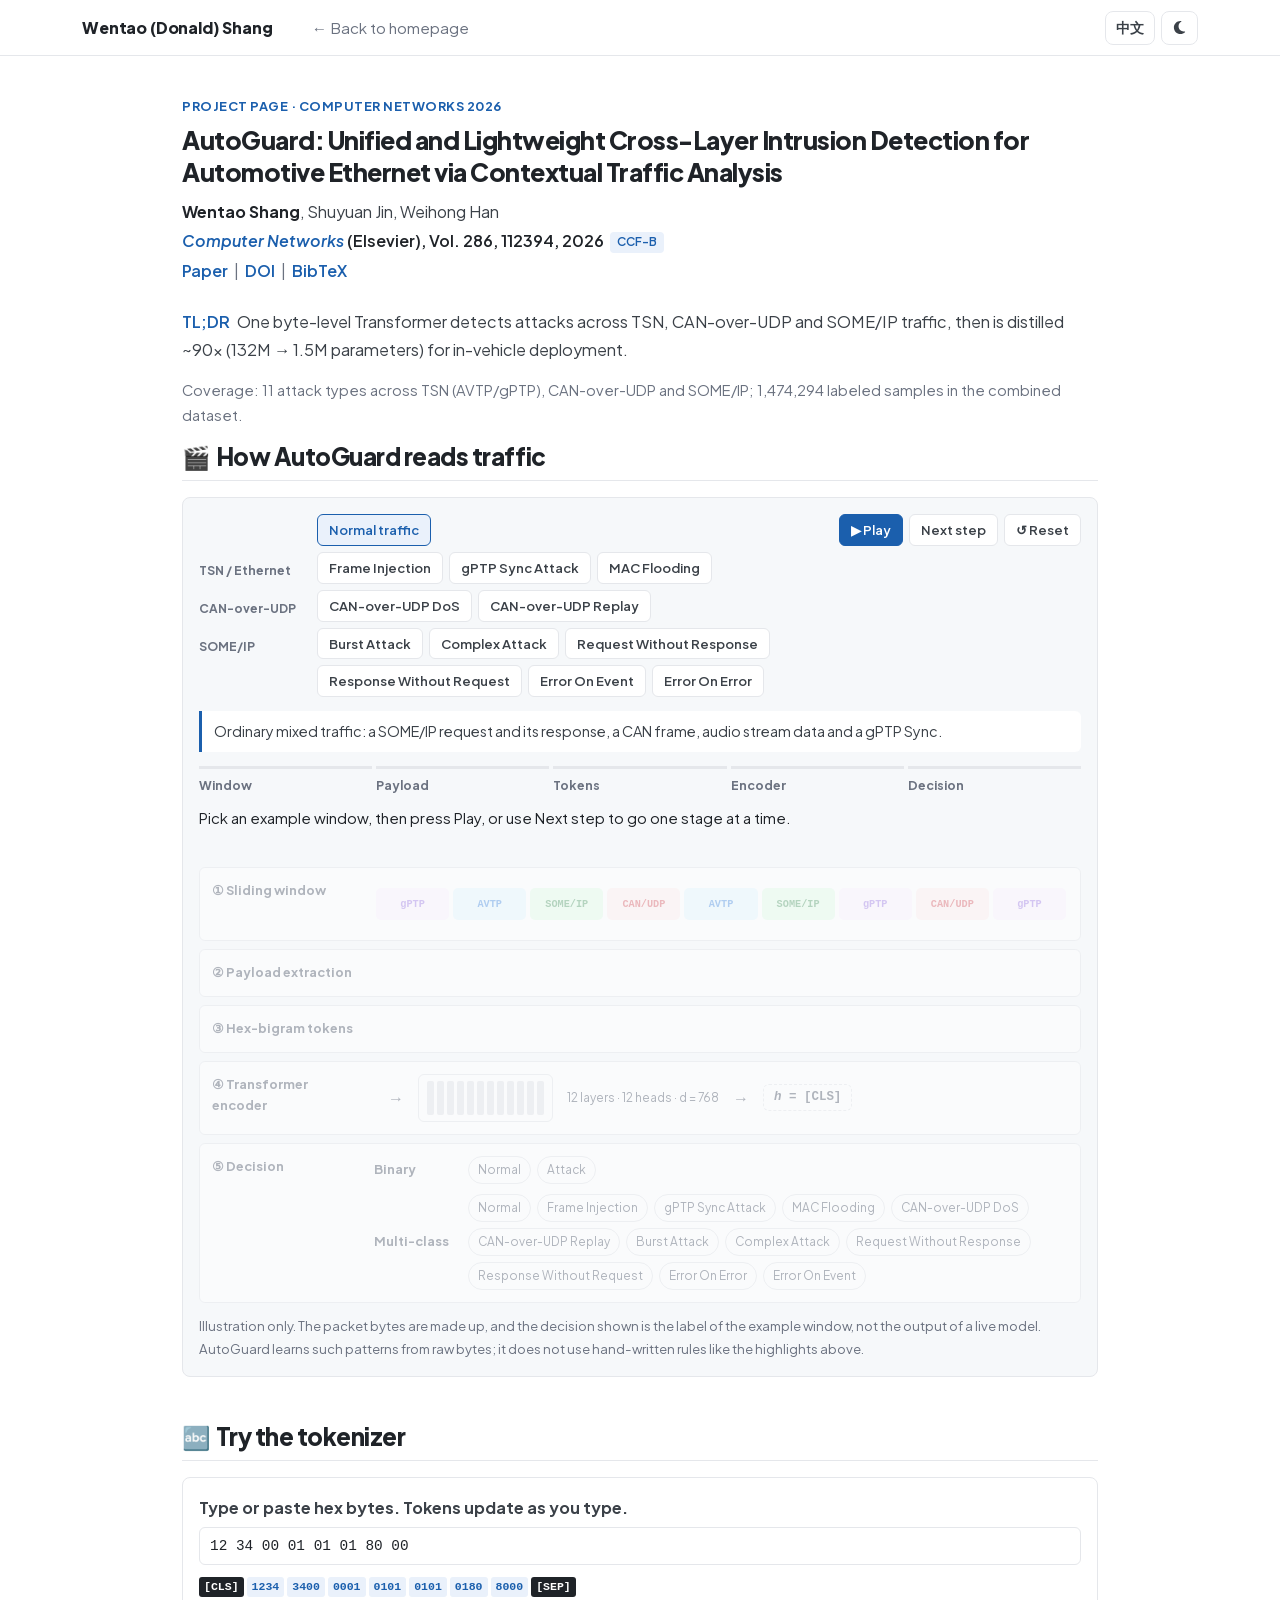
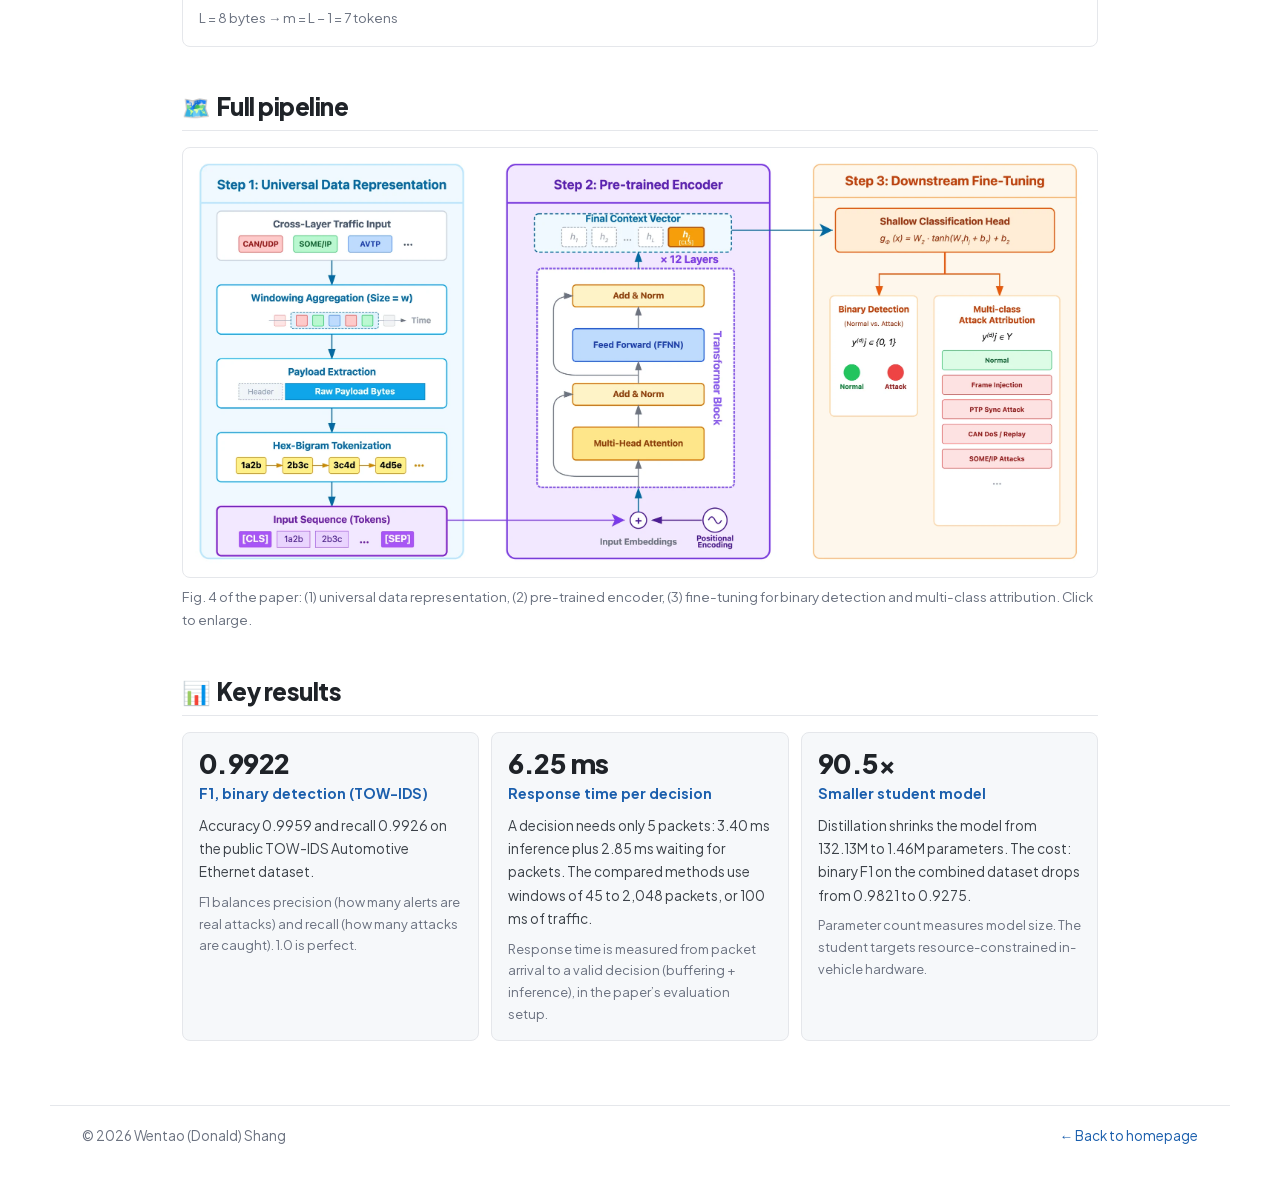
==== commit 8a5ef551: "AutoGuard animation: one example window per attack type (12 in total) - Normal traffic plus all 11 a" ====
--- a/autoguard/index.html
+++ b/autoguard/index.html
@@ -67,17 +67,14 @@
       <h2 class="section-title"><span class="emoji" aria-hidden="true">🎬</span>How AutoGuard reads traffic</h2>
       <div class="ag" data-ag>
         <div class="ag-controls">
-          <div class="ag-scenarios" role="group" aria-label="Example window">
-            <button type="button" data-scenario="normal" aria-pressed="true">Normal traffic</button>
-            <button type="button" data-scenario="replay" aria-pressed="false">CAN-over-UDP replay</button>
-            <button type="button" data-scenario="rwr" aria-pressed="false">SOME/IP response without request</button>
-          </div>
+          <div class="ag-scenarios" role="group" aria-label="Example window" data-scenarios></div>
           <div class="ag-buttons">
             <button type="button" class="ag-play" data-play>&#9654; Play</button>
             <button type="button" data-next>Next step</button>
             <button type="button" data-reset>&#8634; Reset</button>
           </div>
         </div>
+        <p class="ag-scen-desc" data-scen-desc></p>
         <ol class="ag-steps">
           <li data-step-label="1">Window</li>
           <li data-step-label="2">Payload</li>
--- a/assets/css/style.css
+++ b/assets/css/style.css
@@ -42,6 +42,7 @@
   --p-can: #cf222e; --p-can-bg: #ffebe9;
   --p-avtp: #0969da; --p-avtp-bg: #ddf4ff;
   --p-ptp: #8250df; --p-ptp-bg: #fbefff;
+  --p-eth: #bc4c00; --p-eth-bg: #fff1e5;
   color-scheme: light;
 }
 
@@ -67,6 +68,7 @@
     --p-can: #ff7b72; --p-can-bg: #3a1d1d;
     --p-avtp: #79c0ff; --p-avtp-bg: #15233a;
     --p-ptp: #d2a8ff; --p-ptp-bg: #2a1f3d;
+    --p-eth: #ffa657; --p-eth-bg: #3d2a12;
     color-scheme: dark;
   }
 }
@@ -91,6 +93,7 @@
   --p-can: #ff7b72; --p-can-bg: #3a1d1d;
   --p-avtp: #79c0ff; --p-avtp-bg: #15233a;
   --p-ptp: #d2a8ff; --p-ptp-bg: #2a1f3d;
+  --p-eth: #ffa657; --p-eth-bg: #3d2a12;
   color-scheme: dark;
 }
 
@@ -619,7 +622,19 @@
   gap: 10px;
   margin-bottom: 14px;
 }
-.ag-scenarios, .ag-buttons { display: flex; flex-wrap: wrap; gap: 6px; }
+.ag-buttons { display: flex; flex-wrap: wrap; align-items: flex-start; gap: 6px; }
+.ag-scenarios { display: grid; gap: 6px; flex: 1 1 520px; min-width: 0; }
+.ag-scen-group { display: grid; grid-template-columns: 112px minmax(0, 1fr); align-items: start; gap: 6px; }
+.ag-scen-btns { display: flex; flex-wrap: wrap; gap: 6px; }
+.ag-scen-label { padding-top: 8px; color: var(--muted); font-size: .76rem; font-weight: 700; }
+.ag-scen-desc {
+  margin: 0 0 14px;
+  padding: 8px 12px;
+  background: var(--bg);
+  border-left: 3px solid var(--accent);
+  border-radius: 0 6px 6px 0;
+  font-size: .9rem;
+}
 .ag button {
   padding: 7px 11px;
   border: 1px solid var(--rule);
@@ -681,6 +696,7 @@
 .ag-p-can  { --pc: var(--p-can);  --pb: var(--p-can-bg); }
 .ag-p-avtp { --pc: var(--p-avtp); --pb: var(--p-avtp-bg); }
 .ag-p-ptp  { --pc: var(--p-ptp);  --pb: var(--p-ptp-bg); }
+.ag-p-eth  { --pc: var(--p-eth);  --pb: var(--p-eth-bg); }
 
 /* ① traffic + sliding window */
 .ag-track {
@@ -990,6 +1006,9 @@
   .paper-box { grid-template-columns: 1fr; gap: 14px; }
   .demo-panes { grid-template-columns: 1fr; }
   .ag-stage { grid-template-columns: 1fr; gap: 8px; }
+  .ag-scen-group { grid-template-columns: 1fr; gap: 4px; }
+  .ag-scen-label { padding-top: 4px; }
+  .ag-scen-label:empty { display: none; }
   .ag-results { grid-template-columns: 1fr; }
   .ag-steps li { font-size: .66rem; }
   .ag-chip { font-size: .5rem; padding: 8px 1px; }
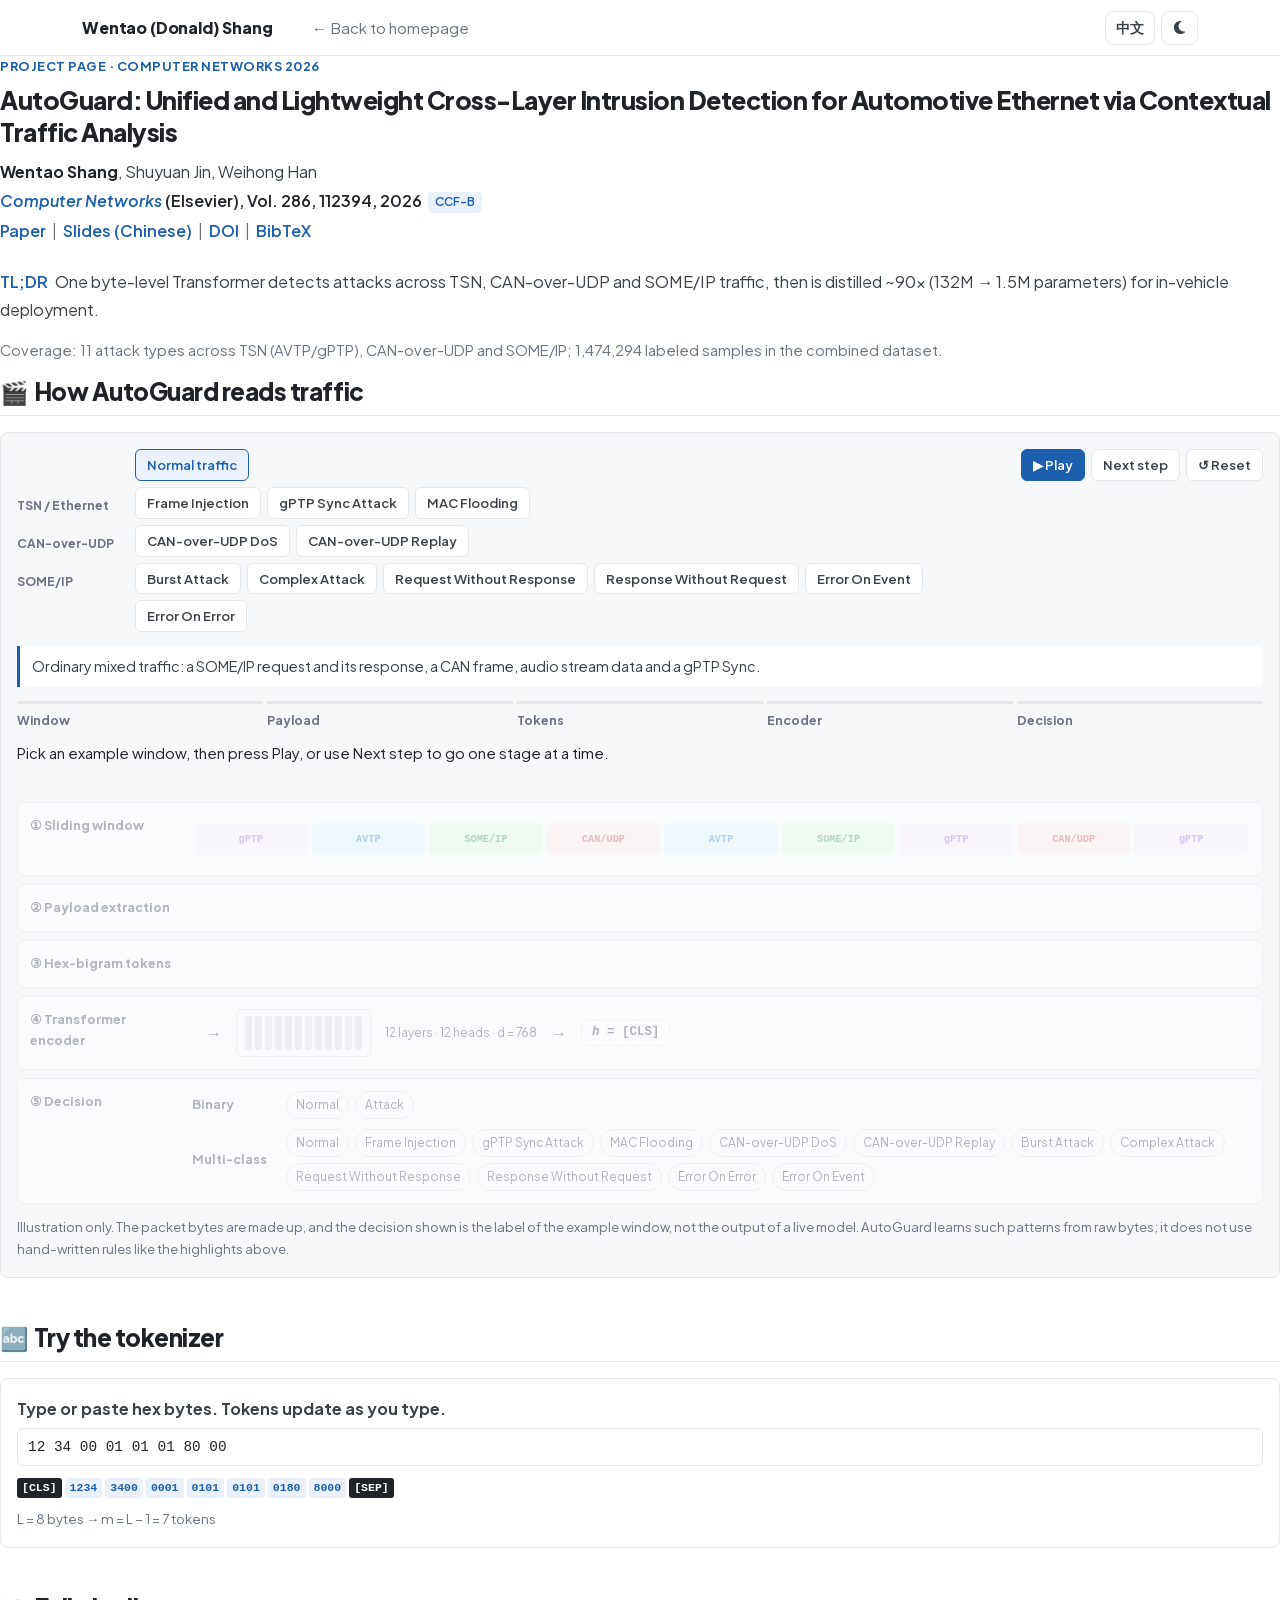
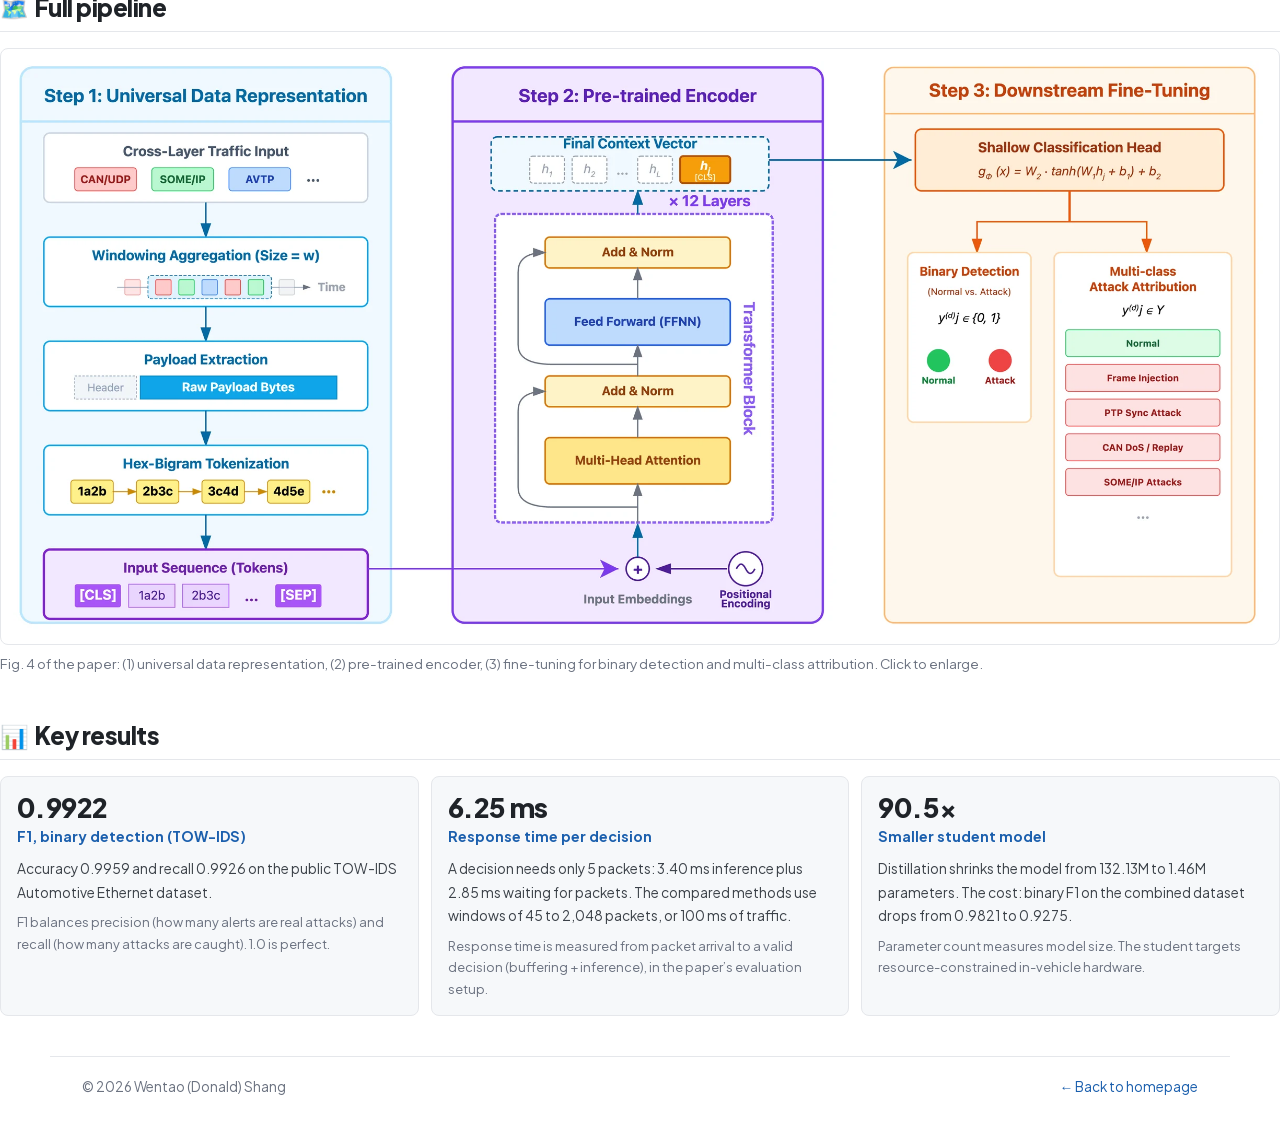
==== commit 02537117: "AutoGuard: add Chinese slides (PDF) and link them Co-Authored-By: Claude Opus 5.5 <noreply@anthropic" ====
--- a/autoguard/index.html
+++ b/autoguard/index.html
@@ -42,7 +42,7 @@
       <p class="paper-authors"><span class="me">Wentao Shang</span>, Shuyuan Jin, Weihong Han</p>
       <p class="paper-venue"><a href="https://www.sciencedirect.com/journal/computer-networks"><i>Computer Networks</i></a> (Elsevier), Vol. 286, 112394, 2026<span class="tag">CCF-B</span></p>
       <p class="paper-links">
-        <a href="https://www.sciencedirect.com/science/article/pii/S1389128626004068">Paper</a><span class="sep">|</span><a href="https://doi.org/10.1016/j.comnet.2026.112394">DOI</a><span class="sep">|</span><button type="button" data-bib="bib-autoguard" aria-expanded="false" aria-controls="bib-autoguard">BibTeX</button>
+        <a href="https://www.sciencedirect.com/science/article/pii/S1389128626004068">Paper</a><span class="sep">|</span><a href="/assets/slides/AutoGuard_slides_zh.pdf">Slides (Chinese)</a><span class="sep">|</span><a href="https://doi.org/10.1016/j.comnet.2026.112394">DOI</a><span class="sep">|</span><button type="button" data-bib="bib-autoguard" aria-expanded="false" aria-controls="bib-autoguard">BibTeX</button>
       </p>
       <div class="bibtex" id="bib-autoguard" hidden>
         <button type="button" class="copy" data-done="Copied">Copy</button>
--- a/assets/css/style.css
+++ b/assets/css/style.css
@@ -474,116 +474,339 @@
 }
 .bibtex .copy:hover { color: var(--accent); border-color: var(--accent); }
 
-/* ---------- prompt-injection demo ---------- */
-
-.page-single {
-  max-width: 980px;
-  margin: 0 auto;
-  padding: 40px 32px 24px;
-}
-.demo-intro { margin-bottom: 14px; font-size: .95rem; }
-.demo {
-  padding: 16px;
-  background: var(--surface);
-  border: 1px solid var(--rule);
-  border-radius: 8px;
-}
-.demo-controls {
-  display: flex;
-  flex-wrap: wrap;
-  align-items: center;
-  gap: 10px 20px;
-  margin-bottom: 14px;
-}
-.demo-run {
-  padding: 7px 16px;
-  border: 0;
-  border-radius: 6px;
-  background: var(--accent);
-  color: var(--on-accent);
-  font: 700 .9rem/1 var(--sans);
-  cursor: pointer;
-}
-.demo-run:hover { background: var(--accent-hover); }
-.demo-switch {
-  display: inline-flex;
-  align-items: center;
-  gap: 6px;
-  font-size: .92rem;
-  cursor: pointer;
-  user-select: none;
-}
-.demo-switch input { width: 16px; height: 16px; accent-color: var(--accent); cursor: pointer; }
-.demo-panes {
-  display: grid;
-  grid-template-columns: minmax(0, 1fr) minmax(0, 1fr);
-  gap: 14px;
-}
-.demo-pane {
-  min-width: 0;
-  padding: 12px 14px;
-  background: var(--bg);
-  border: 1px solid var(--rule);
-  border-radius: 6px;
-}
-.demo-pane-title {
-  margin-bottom: 10px;
-  color: var(--muted);
-  font-size: .8rem;
-  font-weight: 700;
-  letter-spacing: .02em;
-  text-transform: uppercase;
-}
-.demo-email { font-size: .92rem; line-height: 1.6; }
-.demo-email p { margin: 0 0 .7em; }
-.demo-meta { color: var(--muted); font-size: .84rem; }
-/* the injected note: tiny and background-coloured, as in real attacks */
-.demo-hidden {
-  margin: 0 !important;
-  font-size: 1px;
-  line-height: 1px;
-  color: var(--bg);
-  transition: font-size .25s ease, color .25s ease, background-color .25s ease;
-}
-.demo.is-revealed .demo-hidden {
-  margin: 0 0 .7em !important;
-  padding: 6px 8px;
-  font-size: .86rem;
-  line-height: 1.5;
-  color: var(--danger);
-  background: var(--danger-soft);
-  border: 1px dashed var(--danger);
-  border-radius: 4px;
-}
-.demo-trace {
-  list-style: none;
-  margin: 0;
-  padding: 0;
-  display: grid;
-  gap: 6px;
-  font-family: var(--mono);
-  font-size: .78rem;
-  line-height: 1.5;
-}
-.demo-trace li {
-  padding: 6px 9px;
-  background: var(--surface);
-  border-left: 3px solid var(--rule);
-  border-radius: 0 4px 4px 0;
-  overflow-wrap: anywhere;
-  animation: demo-in .3s ease;
-}
-.demo-trace li[hidden] { display: none; }
-.demo-trace .t-idle { color: var(--muted); background: none; border-left-color: transparent; font-style: italic; }
-.demo-trace .t-user, .demo-trace .t-agent { border-left-color: var(--accent); }
-.demo-trace .t-think { color: var(--muted); font-style: italic; }
-.demo-trace .t-bad { color: var(--danger); background: var(--danger-soft); border-left-color: var(--danger); font-weight: 600; }
-.demo-trace .t-good { color: var(--ok); background: var(--ok-soft); border-left-color: var(--ok); font-weight: 600; }
-.demo-trace .t-moral { color: var(--heading); background: none; border-left-color: transparent; font-family: var(--sans); font-size: .86rem; font-weight: 600; }
-.demo-note { margin: 12px 0 0; color: var(--muted); font-size: .85rem; }
+/* ---------- prompt-injection demo: cinematic attack console ---------- */
+
 @keyframes demo-in {
   from { opacity: 0; transform: translateY(4px); }
   to { opacity: 1; transform: none; }
+}
+
+.pi-page { max-width: 1180px; margin: 0 auto; padding: 28px 24px 24px; }
+.pi-stage {
+  --c-bg: #05070b;
+  --c-text: #d7e0ea;
+  --c-dim: #7d8a99;
+  --c-user: #a5b4fc;
+  --c-mail: #fbbf24;
+  --c-agent: #22d3ee;
+  --c-att: #ff3b5c;
+  --c-ok: #3ddc97;
+  position: relative;
+  isolation: isolate;
+  overflow: hidden;
+  padding: 46px 40px 30px;
+  border: 1px solid rgba(34, 211, 238, .2);
+  border-radius: 24px;
+  background:
+    radial-gradient(1100px 480px at 50% -12%, rgba(34, 211, 238, .18), transparent 62%),
+    radial-gradient(760px 420px at 102% 104%, rgba(255, 59, 92, .14), transparent 60%),
+    radial-gradient(600px 360px at -6% 100%, rgba(99, 102, 241, .14), transparent 60%),
+    var(--c-bg);
+  color: var(--c-text);
+  box-shadow: 0 40px 90px rgba(2, 6, 23, .45), inset 0 1px 0 rgba(255, 255, 255, .05);
+}
+.pi-bg {
+  position: absolute;
+  inset: 0;
+  z-index: -1;
+  background-image:
+    linear-gradient(rgba(148, 163, 184, .08) 1px, transparent 1px),
+    linear-gradient(90deg, rgba(148, 163, 184, .08) 1px, transparent 1px);
+  background-size: 42px 42px;
+  -webkit-mask-image: radial-gradient(ellipse at 50% 28%, #000 25%, transparent 78%);
+  mask-image: radial-gradient(ellipse at 50% 28%, #000 25%, transparent 78%);
+  animation: pi-grid 16s linear infinite;
+}
+@keyframes pi-grid { to { background-position: 42px 42px, 42px 42px; } }
+.pi-stage::before {
+  content: "";
+  position: absolute;
+  left: 0;
+  right: 0;
+  top: 0;
+  z-index: -1;
+  height: 160px;
+  background: linear-gradient(transparent, rgba(34, 211, 238, .07) 50%, transparent);
+  animation: pi-scan 7s linear infinite;
+}
+@keyframes pi-scan { from { transform: translateY(-180px); } to { transform: translateY(1400px); } }
+.pi-stage::after { content: ""; position: absolute; inset: 0; pointer-events: none; border-radius: inherit; }
+.pi-stage.is-hit { animation: pi-shake .45s cubic-bezier(.36, .07, .19, .97); }
+.pi-stage.is-hit::after { animation: pi-flash .8s ease-out; }
+@keyframes pi-flash {
+  0% { background: rgba(255, 59, 92, .16); box-shadow: inset 0 0 180px 50px rgba(255, 59, 92, .6); }
+  100% { background: transparent; box-shadow: inset 0 0 0 0 rgba(255, 59, 92, 0); }
+}
+@keyframes pi-shake {
+  10%, 90% { transform: translate3d(-1px, 0, 0); }
+  20%, 80% { transform: translate3d(3px, 0, 0); }
+  30%, 50%, 70% { transform: translate3d(-7px, 0, 0); }
+  40%, 60% { transform: translate3d(7px, 0, 0); }
+}
+
+/* hero */
+.pi-hero { margin-bottom: 18px; text-align: center; }
+.pi-kicker {
+  display: inline-flex;
+  align-items: center;
+  gap: 10px;
+  margin: 0 0 16px;
+  padding: 7px 15px;
+  border: 1px solid rgba(34, 211, 238, .35);
+  border-radius: 999px;
+  background: rgba(34, 211, 238, .06);
+  color: var(--c-agent);
+  font: 700 .7rem/1 var(--mono);
+  letter-spacing: .18em;
+}
+.pi-live { width: 8px; height: 8px; border-radius: 50%; background: var(--c-att); animation: pi-live 1.6s infinite; }
+@keyframes pi-live {
+  0% { box-shadow: 0 0 0 0 rgba(255, 59, 92, .75); }
+  70% { box-shadow: 0 0 0 11px rgba(255, 59, 92, 0); }
+  100% { box-shadow: 0 0 0 0 rgba(255, 59, 92, 0); }
+}
+.pi-title {
+  margin: 0 0 14px;
+  background: linear-gradient(92deg, #f8fafc 0%, #cffafe 38%, #22d3ee 62%, #ff3b5c 100%);
+  -webkit-background-clip: text;
+  background-clip: text;
+  color: transparent;
+  font-size: clamp(2.1rem, 5.6vw, 3.9rem);
+  font-weight: 800;
+  line-height: 1.04;
+  letter-spacing: -.04em;
+  filter: drop-shadow(0 0 26px rgba(34, 211, 238, .28));
+}
+.pi-stage.fx-leak .pi-title { animation: pi-glitch .5s steps(2) 3; }
+@keyframes pi-glitch {
+  0% { filter: drop-shadow(-4px 0 #ff3b5c) drop-shadow(4px 0 #22d3ee); transform: translateX(-2px); }
+  50% { filter: drop-shadow(4px 0 #ff3b5c) drop-shadow(-4px 0 #22d3ee); transform: translateX(2px); }
+  100% { filter: drop-shadow(0 0 26px rgba(34, 211, 238, .28)); transform: none; }
+}
+.pi-sub { max-width: 720px; margin: 0 auto; color: var(--c-dim); font-size: 1.02rem; }
+.pi-sub b { color: #f1f5f9; }
+
+/* controls */
+.pi-controls {
+  display: flex;
+  flex-wrap: wrap;
+  justify-content: center;
+  align-items: center;
+  gap: 14px 28px;
+  margin: 24px 0 6px;
+}
+.pi-run {
+  position: relative;
+  padding: 14px 38px;
+  border: 0;
+  border-radius: 999px;
+  background: linear-gradient(135deg, #22d3ee, #6366f1 70%, #a855f7);
+  color: #04121a;
+  font: 800 1.02rem/1 var(--sans);
+  letter-spacing: .02em;
+  cursor: pointer;
+  box-shadow: inset 0 0 0 1px rgba(255, 255, 255, .18), 0 12px 34px rgba(34, 211, 238, .38);
+  transition: transform .15s ease, box-shadow .2s ease;
+}
+.pi-run:hover { transform: translateY(-2px); box-shadow: inset 0 0 0 1px rgba(255, 255, 255, .25), 0 16px 44px rgba(34, 211, 238, .55); }
+.pi-run::after {
+  content: "";
+  position: absolute;
+  inset: -7px;
+  border: 2px solid rgba(34, 211, 238, .55);
+  border-radius: inherit;
+  animation: pi-pulse 2.2s ease-out infinite;
+}
+@keyframes pi-pulse { 0% { opacity: .85; transform: scale(.95); } 100% { opacity: 0; transform: scale(1.14); } }
+.pi-switch {
+  position: relative;
+  display: inline-flex;
+  align-items: center;
+  gap: 10px;
+  color: #e2e8f0;
+  font-size: .93rem;
+  font-weight: 600;
+  cursor: pointer;
+  user-select: none;
+}
+.pi-switch input { position: absolute; width: 1px; height: 1px; opacity: 0; }
+.pi-track {
+  position: relative;
+  width: 46px;
+  height: 25px;
+  border: 1px solid rgba(148, 163, 184, .35);
+  border-radius: 999px;
+  background: rgba(148, 163, 184, .2);
+  transition: background .2s ease, box-shadow .2s ease;
+}
+.pi-track::after {
+  content: "";
+  position: absolute;
+  top: 2px;
+  left: 2px;
+  width: 19px;
+  height: 19px;
+  border-radius: 50%;
+  background: #e2e8f0;
+  transition: transform .22s cubic-bezier(.2, 1.4, .4, 1);
+}
+.pi-switch input:checked + .pi-track { background: rgba(34, 211, 238, .55); border-color: var(--c-agent); }
+.pi-switch-guard input:checked + .pi-track { background: rgba(61, 220, 151, .6); border-color: var(--c-ok); box-shadow: 0 0 18px rgba(61, 220, 151, .5); }
+.pi-switch input:checked + .pi-track::after { transform: translateX(21px); }
+.pi-switch input:focus-visible + .pi-track { outline: 2px solid var(--c-agent); outline-offset: 3px; }
+
+/* attack map */
+.pi-map { display: block; width: 100%; height: auto; margin: 8px 0 22px; overflow: visible; }
+.pi-wire { fill: none; stroke: rgba(148, 163, 184, .3); stroke-width: 2; stroke-dasharray: 6 8; animation: pi-dash 1.2s linear infinite; transition: stroke .3s ease; }
+.pi-wire-ghost { fill: none; stroke: none; }
+.pi-wire-leak { stroke: rgba(255, 59, 92, .28); }
+@keyframes pi-dash { to { stroke-dashoffset: -28; } }
+.fx-user .pi-wire-user { stroke: var(--c-user); filter: url(#pi-glow); }
+.fx-read .pi-wire-mail { stroke: var(--c-att); filter: url(#pi-glow); }
+.fx-leak .pi-wire-leak { stroke: url(#pi-grad-leak); stroke-width: 4; stroke-dasharray: none; filter: url(#pi-glow); }
+.fx-reply .pi-wire-reply { stroke: var(--c-agent); filter: url(#pi-glow); }
+.pi-node rect { fill: rgba(15, 23, 42, .88); stroke: rgba(148, 163, 184, .28); stroke-width: 1.5; transition: stroke .3s ease, fill .3s ease; }
+.pi-node-h { fill: #f1f5f9; font: 700 17px var(--sans); }
+.pi-node-s { fill: #8b98a9; font: 500 13px var(--sans); }
+.pi-node-att rect { stroke: rgba(255, 59, 92, .4); }
+.pi-node-att .pi-node-h { fill: #fecdd3; font-size: 14.5px; }
+.pi-node-att [data-leak-count] { fill: #ff4d6d; font-weight: 800; }
+.fx-user .pi-node-user rect { stroke: var(--c-user); fill: rgba(99, 102, 241, .14); }
+.fx-read .pi-node-mail rect { stroke: var(--c-att); fill: rgba(255, 59, 92, .12); }
+.fx-read .pi-node-mail { animation: pi-flicker .55s steps(4) 2; }
+@keyframes pi-flicker { 0%, 100% { opacity: 1; } 25% { opacity: .35; } 50% { opacity: .9; } 75% { opacity: .5; } }
+.fx-leak .pi-node-att rect { stroke: var(--c-att); stroke-width: 2.5; fill: rgba(255, 59, 92, .2); }
+.fx-leak .pi-node-att { filter: url(#pi-glow); }
+.pi-core-body { fill: rgba(8, 47, 73, .92); stroke: var(--c-agent); stroke-width: 2.5; transition: fill .45s ease, stroke .45s ease; }
+.pi-ring { fill: none; stroke: rgba(34, 211, 238, .38); stroke-width: 1.5; stroke-dasharray: 3 9; transform-box: fill-box; transform-origin: center; animation: pi-spin 14s linear infinite; transition: stroke .45s ease; }
+.pi-ring-3 { stroke: rgba(34, 211, 238, .2); animation-duration: 24s; animation-direction: reverse; }
+@keyframes pi-spin { to { transform: rotate(360deg); } }
+.pi-core-h { fill: #ecfeff; font: 800 19px var(--sans); text-anchor: middle; }
+.pi-core-s { fill: #67e8f9; font: 600 10.5px var(--sans); text-anchor: middle; transition: fill .45s ease; }
+.fx-think .pi-core { filter: url(#pi-glow); }
+.fx-think .pi-core-body { fill: rgba(76, 5, 25, .92); stroke: var(--c-att); }
+.fx-think .pi-ring { stroke: rgba(255, 59, 92, .55); animation-duration: 2.6s; }
+.fx-think .pi-core-s { fill: #fda4af; }
+.fx-block .pi-core-body { fill: rgba(6, 78, 59, .92); stroke: var(--c-ok); }
+.fx-block .pi-ring { stroke: rgba(61, 220, 151, .5); animation-duration: 14s; }
+.fx-block .pi-core-s { fill: #a7f3d0; }
+.pi-shield { opacity: 0; transition: opacity .3s ease; }
+.pi-shield-in { transform-box: fill-box; transform-origin: center; transform: scale(.3); transition: transform .4s cubic-bezier(.2, 1.5, .4, 1); }
+.pi-shield path { fill: rgba(61, 220, 151, .16); stroke: var(--c-ok); stroke-width: 2.5; }
+.pi-shield-t { fill: var(--c-ok); font: 800 8.5px var(--mono); letter-spacing: .1em; text-anchor: middle; }
+.fx-block .pi-shield { opacity: 1; filter: url(#pi-glow); }
+.fx-block .pi-shield-in { transform: scale(1); }
+.fx-block .pi-shield path { animation: pi-shield-hit .3s ease-out .35s 5; }
+@keyframes pi-shield-hit { 0% { fill: rgba(61, 220, 151, .65); } 100% { fill: rgba(61, 220, 151, .16); } }
+.pi-pkt { opacity: 0; transition: opacity .25s ease; }
+.pi-pkt.is-flying { opacity: 1; }
+.pi-pkt.is-burst { opacity: 0; transition: opacity .15s ease; }
+.pi-pkt-user { fill: var(--c-user); filter: url(#pi-glow); }
+.pi-pkt-mail, .pi-pkt-leak { fill: var(--c-att); filter: url(#pi-glow); }
+.pi-pkt-reply { fill: var(--c-agent); filter: url(#pi-glow); }
+
+/* panes */
+.pi-panes { display: grid; grid-template-columns: minmax(0, .9fr) minmax(0, 1.1fr); gap: 20px; }
+.pi-pane-title { margin-bottom: 10px; color: var(--c-dim); font: 700 .7rem/1 var(--mono); letter-spacing: .14em; text-transform: uppercase; }
+.pi-mail-card {
+  padding: 18px 20px;
+  border-radius: 14px;
+  background: #f8fafc;
+  color: #1e293b;
+  font-size: .95rem;
+  line-height: 1.65;
+  box-shadow: 0 24px 60px rgba(0, 0, 0, .5), 0 0 0 1px rgba(255, 255, 255, .6);
+  transform: perspective(1000px) rotateY(5deg) rotateX(1deg);
+  transition: transform .45s ease;
+}
+.pi-mail-card:hover { transform: none; }
+.pi-mail-card p { margin: 0 0 .75em; }
+.pi-mail-meta { padding-bottom: 8px; border-bottom: 1px solid #e2e8f0; color: #64748b; font-size: .84rem; }
+.pi-mail-meta b { color: #334155; }
+.pi-stage .demo-hidden { margin: 0 !important; color: #f8fafc; font-size: 1px; line-height: 1px; }
+.pi-stage.is-revealed .demo-hidden {
+  margin: 0 0 .75em !important;
+  padding: 9px 11px;
+  border: 1px dashed #e11d48;
+  border-radius: 8px;
+  background: #fff1f2;
+  color: #be123c;
+  font: 600 .84rem/1.5 var(--mono);
+  animation: pi-rgb .9s steps(6) 1;
+}
+@keyframes pi-rgb {
+  0% { text-shadow: -3px 0 #22d3ee, 3px 0 #ff3b5c; transform: translateX(-3px) skewX(-6deg); }
+  50% { text-shadow: 3px 0 #22d3ee, -3px 0 #ff3b5c; transform: translateX(3px) skewX(4deg); }
+  100% { text-shadow: none; transform: none; }
+}
+.pi-term {
+  display: flex;
+  flex-direction: column;
+  overflow: hidden;
+  border: 1px solid rgba(34, 211, 238, .24);
+  border-radius: 14px;
+  background: rgba(2, 6, 12, .88);
+  box-shadow: 0 24px 60px rgba(0, 0, 0, .5), inset 0 0 50px rgba(34, 211, 238, .05);
+}
+.pi-term-bar { display: flex; align-items: center; gap: 12px; padding: 10px 14px; border-bottom: 1px solid rgba(148, 163, 184, .14); color: var(--c-dim); font: 600 .72rem/1 var(--mono); letter-spacing: .08em; }
+.pi-dots { display: inline-flex; gap: 6px; }
+.pi-dots i { width: 10px; height: 10px; border-radius: 50%; background: #ff5f57; }
+.pi-dots i:nth-child(2) { background: #febc2e; }
+.pi-dots i:nth-child(3) { background: #28c840; }
+.pi-trace { display: grid; align-content: start; gap: 8px; min-height: 280px; margin: 0; padding: 14px 16px 18px; list-style: none; font: .8rem/1.55 var(--mono); }
+.pi-trace li { padding: 7px 10px; border-left: 2px solid rgba(148, 163, 184, .3); border-radius: 0 6px 6px 0; background: rgba(148, 163, 184, .05); overflow-wrap: anywhere; animation: demo-in .25s ease; }
+.pi-trace li[hidden] { display: none; }
+.pi-trace li.is-typing::after { content: "▋"; margin-left: 2px; color: var(--c-agent); animation: pi-caret .6s steps(1) infinite; }
+@keyframes pi-caret { 50% { opacity: 0; } }
+.pi-trace .t-idle { border-color: transparent; background: none; color: var(--c-dim); font-style: italic; }
+.pi-trace .t-user { border-color: var(--c-user); color: #c7d2fe; }
+.pi-trace .t-tool { border-color: var(--c-mail); color: #fde68a; }
+.pi-trace .t-think { border-color: var(--c-att); background: rgba(255, 59, 92, .07); color: #fda4af; font-style: italic; }
+.pi-trace .t-bad { border-color: var(--c-att); background: linear-gradient(90deg, rgba(255, 59, 92, .6), rgba(255, 59, 92, .12)); color: #fff; font-weight: 700; box-shadow: 0 0 26px rgba(255, 59, 92, .4); }
+.pi-trace .t-good { border-color: var(--c-ok); background: linear-gradient(90deg, #3ddc97, rgba(61, 220, 151, .3)); color: #052e1c; font-weight: 700; box-shadow: 0 0 26px rgba(61, 220, 151, .4); }
+.pi-trace .t-agent { border-color: var(--c-agent); color: #a5f3fc; }
+.pi-trace .t-moral { border-color: transparent; background: none; color: #f1f5f9; font: 700 .92rem/1.5 var(--sans); }
+
+/* verdict */
+.pi-verdict { display: none; margin: 22px 0 0; padding: 20px 24px; border-radius: 16px; text-align: center; animation: pi-verdict .55s cubic-bezier(.2, 1.3, .4, 1); }
+.pi-verdict strong { display: block; font: 900 clamp(1.7rem, 4.4vw, 2.8rem)/1.08 var(--sans); letter-spacing: .07em; }
+.pi-verdict span { display: block; margin-top: 8px; color: var(--c-text); font-size: .94rem; }
+.pi-verdict-bad { border: 1px solid rgba(255, 59, 92, .65); background: linear-gradient(135deg, rgba(255, 59, 92, .3), rgba(255, 59, 92, .05)); box-shadow: 0 0 70px rgba(255, 59, 92, .28); }
+.pi-verdict-bad strong { color: #ff4d6d; text-shadow: 0 0 24px rgba(255, 59, 92, .65); }
+.pi-verdict-good { border: 1px solid rgba(61, 220, 151, .65); background: linear-gradient(135deg, rgba(61, 220, 151, .26), rgba(61, 220, 151, .05)); box-shadow: 0 0 70px rgba(61, 220, 151, .24); }
+.pi-verdict-good strong { color: #3ddc97; text-shadow: 0 0 24px rgba(61, 220, 151, .6); }
+.fx-end.mode-off .pi-verdict-bad, .fx-end.mode-on .pi-verdict-good { display: block; }
+@keyframes pi-verdict { from { opacity: 0; transform: scale(.9) translateY(10px); } to { opacity: 1; transform: none; } }
+.pi-note { margin: 20px 0 0; color: var(--c-dim); font-size: .84rem; text-align: center; }
+.pi-note a { color: var(--c-agent); }
+
+/* below the stage: link to the research */
+.pi-why {
+  max-width: 780px;
+  margin: 36px auto 8px;
+  padding: 22px 26px;
+  border: 1px solid var(--rule);
+  border-left: 4px solid var(--accent);
+  border-radius: 0 12px 12px 0;
+  background: var(--surface);
+}
+.pi-why h2 { margin: 0 0 8px; color: var(--heading); font-size: 1.2rem; font-weight: 800; }
+.pi-why p { margin: 0 0 10px; }
+.pi-why a { font-weight: 700; }
+
+@media (max-width: 720px) {
+  .pi-page { padding: 16px 10px; }
+  .pi-stage { padding: 30px 16px 22px; border-radius: 18px; }
+  .pi-panes { grid-template-columns: 1fr; }
+  .pi-mail-card { transform: none; }
+  .pi-node-s, .pi-core-s { display: none; }
+  .pi-node-h { font-size: 22px; }
+  .pi-node-att .pi-node-h { font-size: 13px; }
+  .pi-core-h { font-size: 24px; }
+}
+@media (prefers-reduced-motion: reduce) {
+  .pi-bg, .pi-stage::before, .pi-wire, .pi-ring, .pi-live, .pi-run::after,
+  .pi-stage.is-hit, .pi-stage.is-hit::after, .pi-stage.fx-leak .pi-title { animation: none; }
 }
 
 /* ---------- AutoGuard project page ---------- */
@@ -939,9 +1162,42 @@
 .term-out .term-echo { color: #7ee787; }
 .term-out .term-banner { white-space: pre; overflow-wrap: normal; color: #79b0ff; font-size: min(1em, 2.9vw); line-height: 1.25; }
 .term-line { display: flex; gap: 8px; align-items: baseline; }
+.term-field { position: relative; flex: 1; min-width: 0; }
+.term-ghost {
+  position: absolute;
+  inset: 0;
+  overflow: hidden;
+  white-space: pre;
+  font: inherit;
+  pointer-events: none;
+}
+.term-ghost-typed { visibility: hidden; }
+.term-ghost-rest { color: #6e7681; pointer-events: auto; cursor: pointer; }
+.term-out div.term-entries { display: flex; flex-wrap: wrap; gap: 4px 18px; }
+.term-entry {
+  padding: 0;
+  border: 0;
+  background: none;
+  color: #c9d1d9;
+  font: inherit;
+  cursor: pointer;
+}
+.term-entry:hover { color: #f0f6fc; text-decoration: underline; text-underline-offset: 3px; }
+.term-entry.is-dir { color: #79c0ff; font-weight: 700; }
+.term-entry.is-link { color: #d2a8ff; }
+.term-out .term-err { color: #ff7b72; }
+.term-out { user-select: text; }
+.term-hints {
+  padding: 7px 14px;
+  border-top: 1px solid #30363d;
+  background: #161b22;
+  color: #8b949e;
+  font: .72rem/1.4 var(--mono);
+}
 .term-prompt { color: #7ee787; white-space: nowrap; }
 .term-input {
-  flex: 1;
+  position: relative;
+  width: 100%;
   min-width: 0;
   padding: 0;
   border: 0;
@@ -1004,7 +1260,6 @@
   .avatar { width: 92px; height: 92px; }
   .profile-name { font-size: 1.3rem; }
   .paper-box { grid-template-columns: 1fr; gap: 14px; }
-  .demo-panes { grid-template-columns: 1fr; }
   .ag-stage { grid-template-columns: 1fr; gap: 8px; }
   .ag-scen-group { grid-template-columns: 1fr; gap: 4px; }
   .ag-scen-label { padding-top: 4px; }
